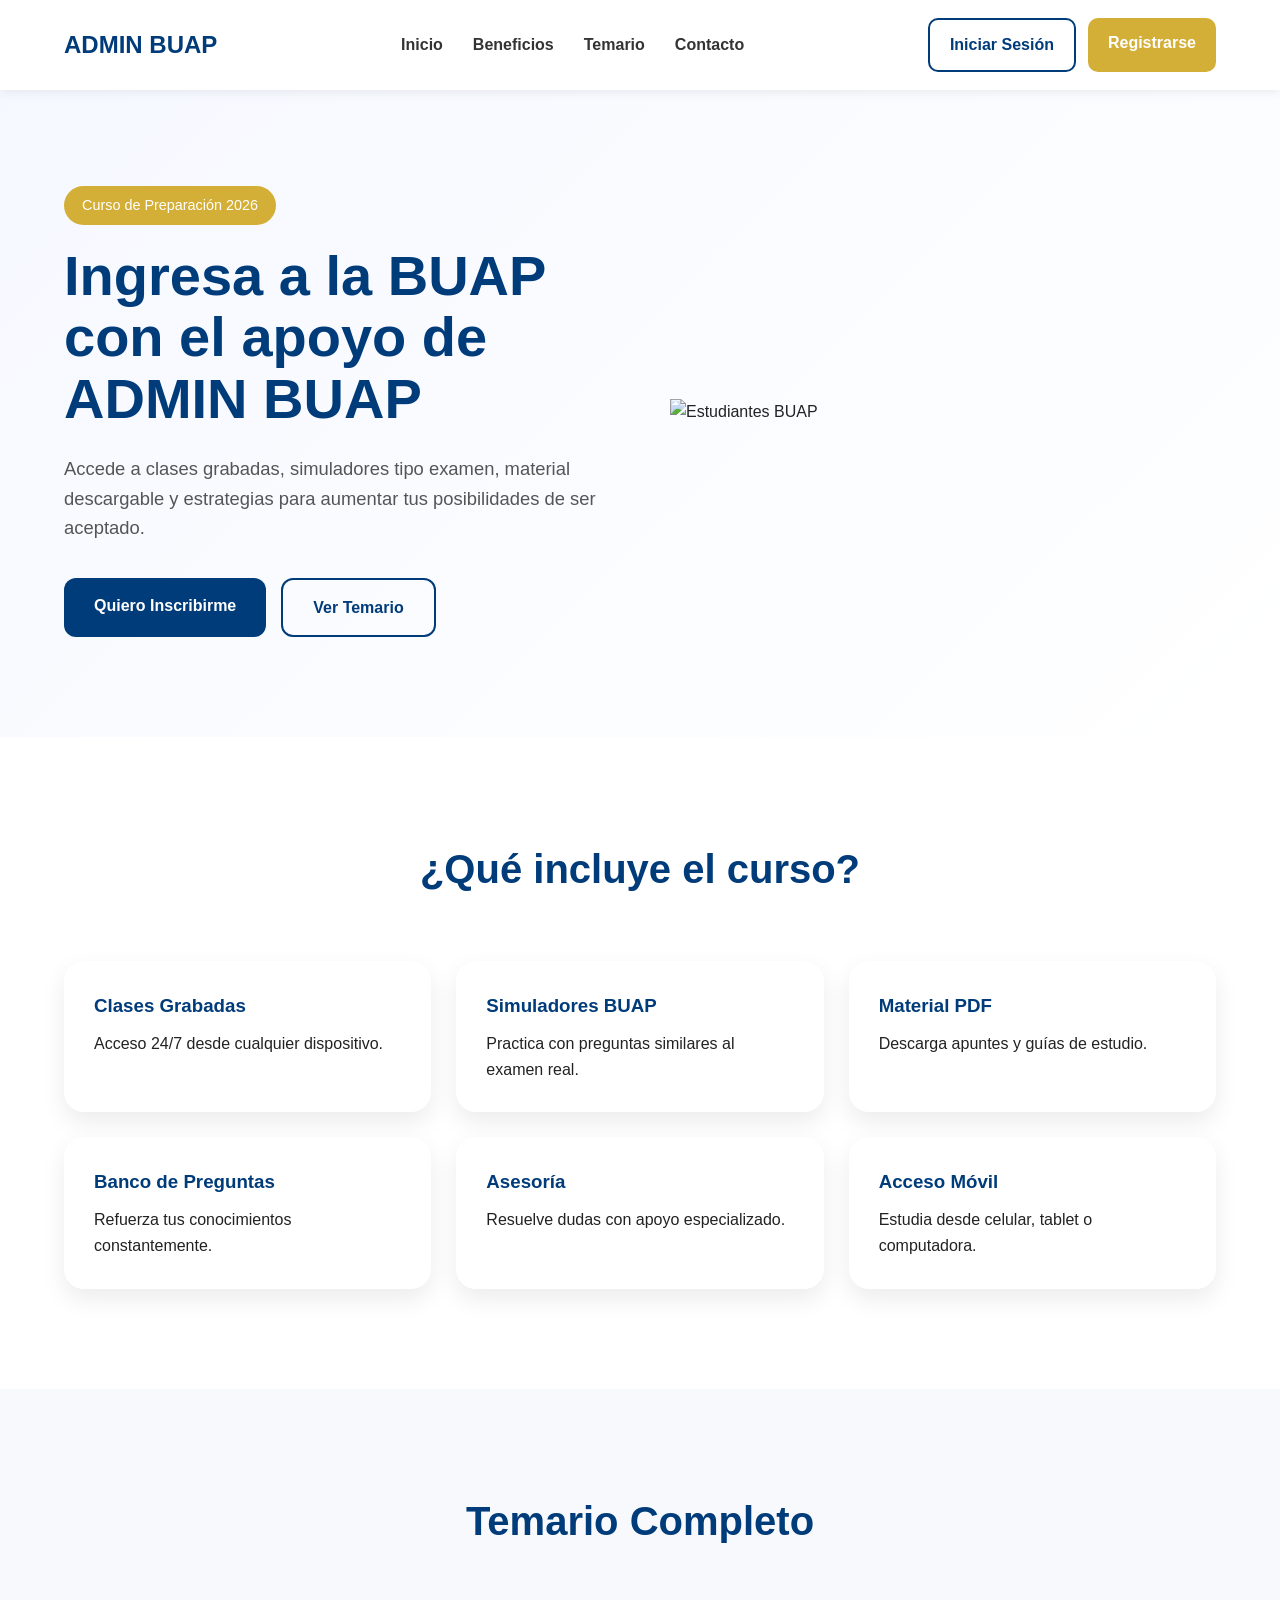
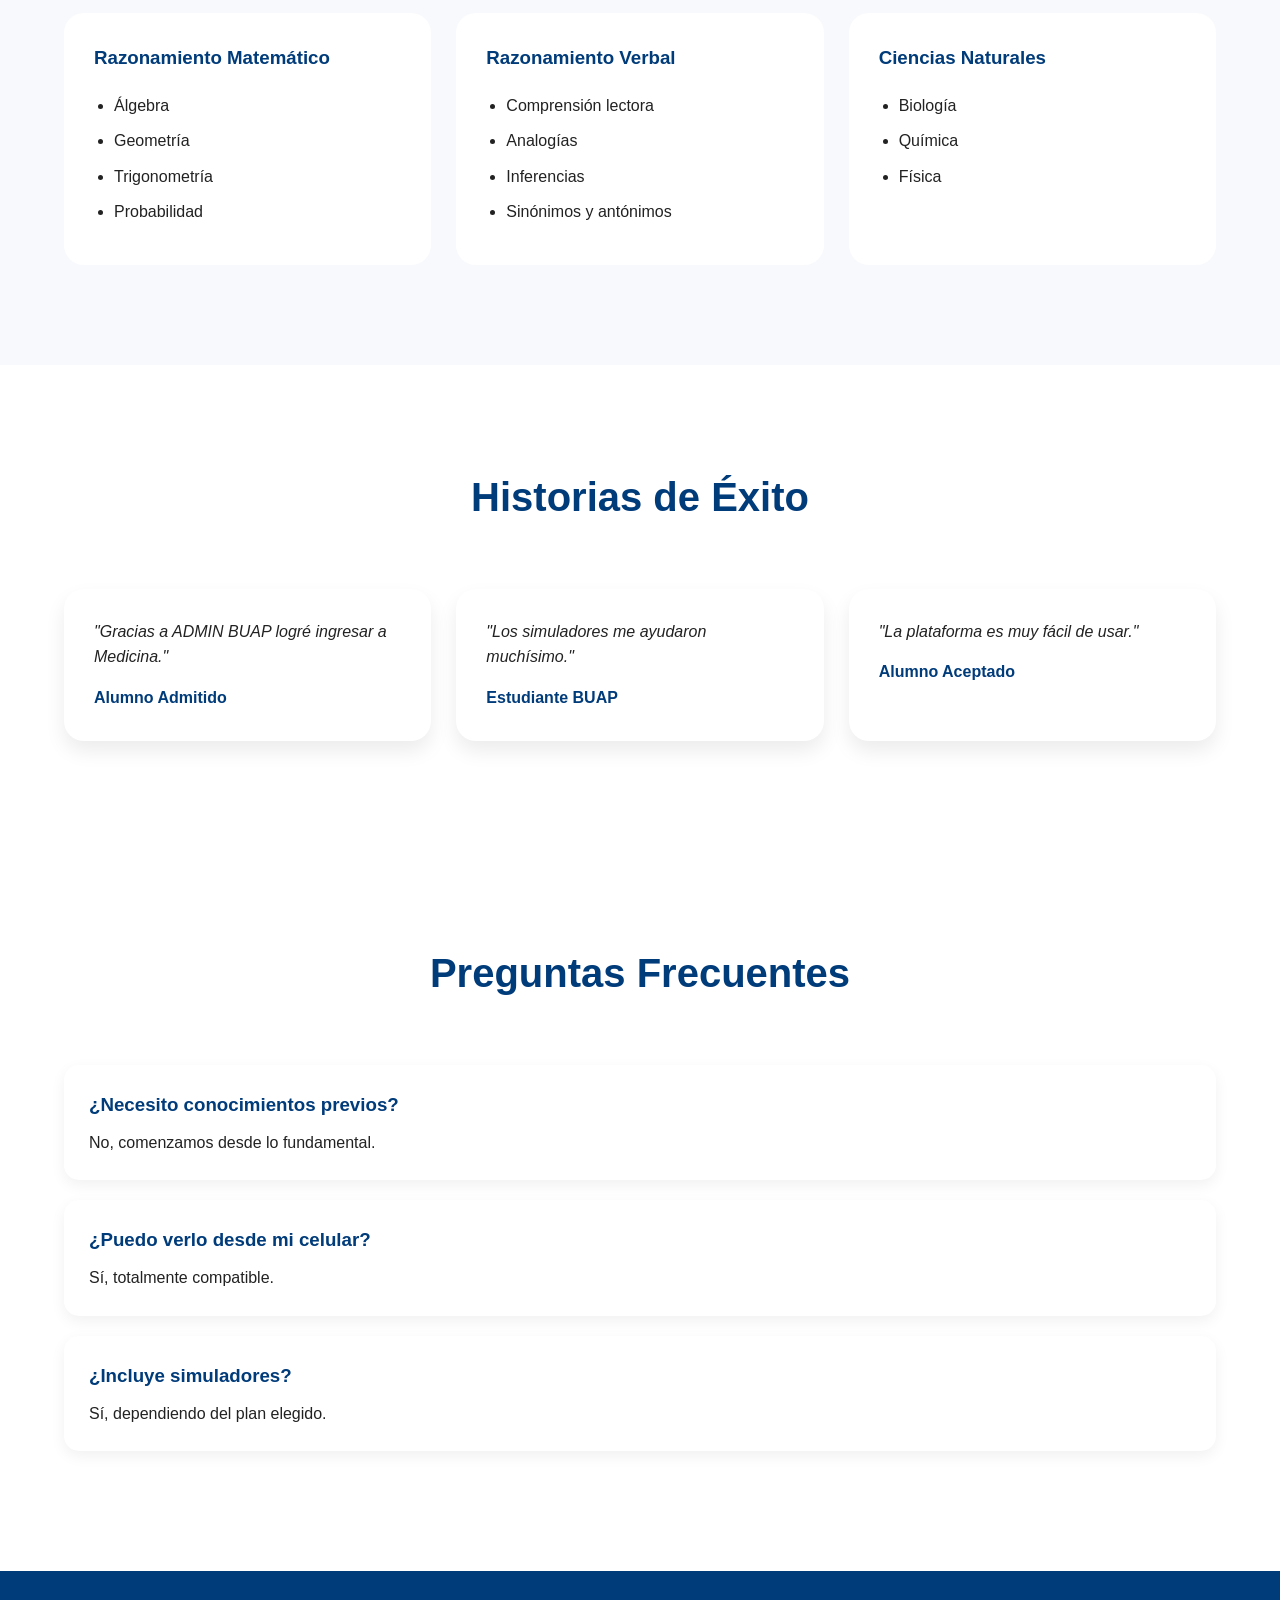
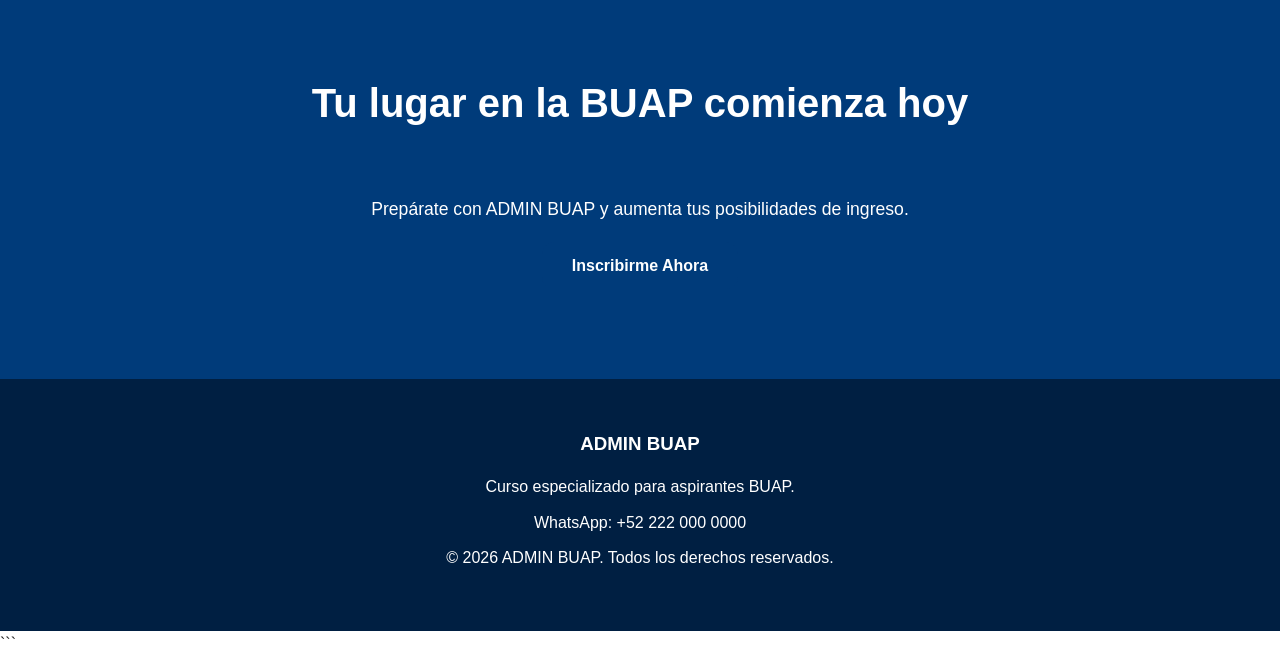
==== index.html @ 901091e8 "VERSION 1.0 Creacion de la pagina" ====
<!DOCTYPE html>

<html lang="es">
<head>
    <meta charset="UTF-8">
    <meta name="viewport" content="width=device-width, initial-scale=1.0">
    <title>ADMIN BUAP | Curso de Preparación para Admisión BUAP</title>

```
<meta name="description" content="Prepárate para el examen de admisión BUAP con simuladores, clases grabadas, material PDF y asesoría especializada.">

<link rel="stylesheet" href="estilos.css">


</head>
<body>

```
<!-- HEADER -->
<header>

    <div class="container">

        <div class="logo">
            <h2>ADMIN BUAP</h2>
        </div>

        <nav>

            <ul>

                <li>
                    <a href="#inicio">Inicio</a>
                </li>

                <li>
                    <a href="#beneficios">Beneficios</a>
                </li>

                <li>
                    <a href="#temario">Temario</a>
                </li>

                <li>
                    <a href="#contacto">Contacto</a>
                </li>

            </ul>

        </nav>

        <div class="nav-buttons">

            <a
                href="login.html"
                class="btn-login">
                Iniciar Sesión
            </a>

            <a
                href="registro.html"
                class="btn-register">
                Registrarse
            </a>

        </div>

    </div>

</header>
<!-- HERO -->
<section id="inicio" class="hero">
    <div class="container">

        <div class="hero-content">

            <div class="hero-text">

                <span class="badge">
                    Curso de Preparación 2026
                </span>

                <h1>
                    Ingresa a la BUAP con el apoyo de ADMIN BUAP
                </h1>

                <p>
                    Accede a clases grabadas, simuladores tipo examen,
                    material descargable y estrategias para aumentar tus
                    posibilidades de ser aceptado.
                </p>

                <div class="hero-buttons">
                    <a href="https://www.instagram.com/admibuap?igsh=MTEwaWo1a2NmamdqcQ==" class="btn-primary">
                        Quiero Inscribirme
                    </a>

                    <a href="#temario" class="btn-secondary">
                        Ver Temario
                    </a>
                </div>

            </div>

            <div class="hero-image">
                <img src="img/alumnobuap.avif" alt="Estudiantes BUAP">
            </div>

        </div>

    </div>
</section>

<!-- BENEFICIOS -->
<section id="beneficios" class="beneficios">

    <div class="container">

        <h2>¿Qué incluye el curso?</h2>

        <div class="beneficios-grid">

            <div class="beneficio">
                <h3>Clases Grabadas</h3>
                <p>Acceso 24/7 desde cualquier dispositivo.</p>
            </div>

            <div class="beneficio">
                <h3>Simuladores BUAP</h3>
                <p>Practica con preguntas similares al examen real.</p>
            </div>

            <div class="beneficio">
                <h3>Material PDF</h3>
                <p>Descarga apuntes y guías de estudio.</p>
            </div>

            <div class="beneficio">
                <h3>Banco de Preguntas</h3>
                <p>Refuerza tus conocimientos constantemente.</p>
            </div>

            <div class="beneficio">
                <h3>Asesoría</h3>
                <p>Resuelve dudas con apoyo especializado.</p>
            </div>

            <div class="beneficio">
                <h3>Acceso Móvil</h3>
                <p>Estudia desde celular, tablet o computadora.</p>
            </div>

        </div>

    </div>

</section>

<!-- TEMARIO -->
<section id="temario" class="temario">

    <div class="container">

        <h2>Temario Completo</h2>

        <div class="temario-grid">

            <div class="materia">
                <h3>Razonamiento Matemático</h3>
                <ul>
                    <li>Álgebra</li>
                    <li>Geometría</li>
                    <li>Trigonometría</li>
                    <li>Probabilidad</li>
                </ul>
            </div>

            <div class="materia">
                <h3>Razonamiento Verbal</h3>
                <ul>
                    <li>Comprensión lectora</li>
                    <li>Analogías</li>
                    <li>Inferencias</li>
                    <li>Sinónimos y antónimos</li>
                </ul>
            </div>

            <div class="materia">
                <h3>Ciencias Naturales</h3>
                <ul>
                    <li>Biología</li>
                    <li>Química</li>
                    <li>Física</li>
                </ul>
            </div>

        </div>

    </div>

</section>

<!-- TESTIMONIOS -->
<section class="testimonios">

    <div class="container">

        <h2>Historias de Éxito</h2>

        <div class="testimonios-grid">

            <div class="testimonio">
                <p>
                    "Gracias a ADMIN BUAP logré ingresar a Medicina."
                </p>
                <h4>Alumno Admitido</h4>
            </div>

            <div class="testimonio">
                <p>
                    "Los simuladores me ayudaron muchísimo."
                </p>
                <h4>Estudiante BUAP</h4>
            </div>

            <div class="testimonio">
                <p>
                    "La plataforma es muy fácil de usar."
                </p>
                <h4>Alumno Aceptado</h4>
            </div>

        </div>

    </div>

</section>



<!-- FAQ -->
<section class="faq">

    <div class="container">

        <h2>Preguntas Frecuentes</h2>

        <div class="faq-item">
            <h3>¿Necesito conocimientos previos?</h3>
            <p>No, comenzamos desde lo fundamental.</p>
        </div>

        <div class="faq-item">
            <h3>¿Puedo verlo desde mi celular?</h3>
            <p>Sí, totalmente compatible.</p>
        </div>

        <div class="faq-item">
            <h3>¿Incluye simuladores?</h3>
            <p>Sí, dependiendo del plan elegido.</p>
        </div>

    </div>

</section>

<!-- CTA FINAL -->
<section class="cta-final">

    <div class="container">

        <h2>
            Tu lugar en la BUAP comienza hoy
        </h2>

        <p>
            Prepárate con ADMIN BUAP y aumenta tus posibilidades de ingreso.
        </p>

        <a href="#" class="btn-primary">
            Inscribirme Ahora
        </a>

    </div>

</section>

<!-- FOOTER -->
<footer id="contacto">

    <div class="container">

        <h3>ADMIN BUAP</h3>

        <p>
            Curso especializado para aspirantes BUAP.
        </p>

        <p>
            WhatsApp: +52 222 000 0000
        </p>

        <p>
            © 2026 ADMIN BUAP. Todos los derechos reservados.
        </p>

    </div>

</footer>
```

</body>
</html>
---- estilos.css ----
/* ==========================
   RESET
========================== */

*{
    margin:0;
    padding:0;
    box-sizing:border-box;
}

html{
    scroll-behavior:smooth;
}

body{
    font-family:'Segoe UI',sans-serif;
    line-height:1.6;
    color:#222;
    background:#ffffff;
}

img{
    max-width:100%;
    display:block;
}

a{
    text-decoration:none;
}

ul{
    list-style:none;
}

.container{
    width:90%;
    max-width:1200px;
    margin:auto;
}

/* ==========================
   HEADER
========================== */

header{
    position:fixed;
    top:0;
    width:100%;
    background:white;
    box-shadow:0 2px 10px rgba(0,0,0,.08);
    z-index:1000;
}

header .container{
    display:flex;
    justify-content:space-between;
    align-items:center;
    padding:18px 0;
}

.logo h2{
    color:#003B7A;
    font-weight:800;
}

nav ul{
    display:flex;
    gap:30px;
}

nav a{
    color:#333;
    font-weight:600;
    transition:.3s;
}

nav a:hover{
    color:#003B7A;
}

.btn-header{
    background:#003B7A;
    color:white;
    padding:12px 24px;
    border-radius:10px;
    transition:.3s;
}

.btn-header:hover{
    background:#002a57;
}

/* ==========================
   HERO
========================== */

.hero{
    padding:160px 0 100px;
    background:
    linear-gradient(
        135deg,
        #f5f8ff,
        #ffffff
    );
}

.hero-content{
    display:flex;
    align-items:center;
    justify-content:space-between;
    gap:60px;
}

.hero-text{
    flex:1;
}

.badge{
    display:inline-block;
    background:#d4af37;
    color:white;
    padding:8px 18px;
    border-radius:50px;
    font-size:.9rem;
    margin-bottom:20px;
}

.hero h1{
    font-size:3.5rem;
    line-height:1.1;
    margin-bottom:25px;
    color:#003B7A;
}

.hero p{
    font-size:1.15rem;
    margin-bottom:35px;
    color:#555;
}

.hero-buttons{
    display:flex;
    gap:15px;
    flex-wrap:wrap;
}

.btn-primary{
    background:#003B7A;
    color:white;
    padding:15px 30px;
    border-radius:12px;
    font-weight:bold;
    transition:.3s;
}

.btn-primary:hover{
    transform:translateY(-3px);
}

.btn-secondary{
    border:2px solid #003B7A;
    color:#003B7A;
    padding:15px 30px;
    border-radius:12px;
    font-weight:bold;
}

.hero-image{
    flex:1;
}

/* ==========================
   SECCIONES
========================== */

section{
    padding:100px 0;
}

section h2{
    text-align:center;
    font-size:2.5rem;
    margin-bottom:60px;
    color:#003B7A;
}

/* ==========================
   BENEFICIOS
========================== */

.beneficios-grid{
    display:grid;
    grid-template-columns:repeat(auto-fit,minmax(280px,1fr));
    gap:25px;
}

.beneficio{
    background:white;
    padding:30px;
    border-radius:20px;
    box-shadow:0 10px 25px rgba(0,0,0,.08);
    transition:.3s;
}

.beneficio:hover{
    transform:translateY(-8px);
}

.beneficio h3{
    color:#003B7A;
    margin-bottom:10px;
}

/* ==========================
   TEMARIO
========================== */

.temario{
    background:#f8f9fc;
}

.temario-grid{
    display:grid;
    grid-template-columns:repeat(auto-fit,minmax(300px,1fr));
    gap:25px;
}

.materia{
    background:white;
    padding:30px;
    border-radius:20px;
}

.materia h3{
    margin-bottom:20px;
    color:#003B7A;
}

.materia ul{
    list-style:disc;
    padding-left:20px;
}

.materia li{
    margin-bottom:10px;
}

/* ==========================
   TESTIMONIOS
========================== */

.testimonios-grid{
    display:grid;
    grid-template-columns:repeat(auto-fit,minmax(280px,1fr));
    gap:25px;
}

.testimonio{
    background:white;
    padding:30px;
    border-radius:20px;
    box-shadow:0 10px 20px rgba(0,0,0,.08);
}

.testimonio p{
    font-style:italic;
    margin-bottom:15px;
}

.testimonio h4{
    color:#003B7A;
}

/* ==========================
   PLANES
========================== */

.planes{
    background:#f8f9fc;
}

.planes-grid{
    display:grid;
    grid-template-columns:repeat(auto-fit,minmax(320px,1fr));
    gap:30px;
}

.plan{
    background:white;
    padding:40px;
    border-radius:25px;
    text-align:center;
    box-shadow:0 10px 25px rgba(0,0,0,.08);
}

.plan h3{
    color:#003B7A;
    margin-bottom:10px;
}

.plan h4{
    font-size:2rem;
    margin-bottom:25px;
}

.plan ul{
    margin-bottom:30px;
}

.plan li{
    margin-bottom:12px;
}

.destacado{
    border:4px solid #d4af37;
    transform:scale(1.05);
}

.destacado span{
    display:inline-block;
    background:#d4af37;
    color:white;
    padding:8px 15px;
    border-radius:50px;
    margin-bottom:20px;
}

.btn-plan{
    display:inline-block;
    background:#003B7A;
    color:white;
    padding:14px 30px;
    border-radius:12px;
}

/* ==========================
   FAQ
========================== */

.faq-item{
    background:white;
    margin-bottom:20px;
    padding:25px;
    border-radius:15px;
    box-shadow:0 5px 15px rgba(0,0,0,.06);
}

.faq-item h3{
    margin-bottom:10px;
    color:#003B7A;
}

/* ==========================
   CTA FINAL
========================== */

.cta-final{
    background:#003B7A;
    color:white;
    text-align:center;
}

.cta-final h2{
    color:white;
}

.cta-final p{
    margin-bottom:30px;
    font-size:1.1rem;
}

/* ==========================
   FOOTER
========================== */

footer{
    background:#001f42;
    color:white;
    text-align:center;
    padding:50px 20px;
}

footer h3{
    margin-bottom:15px;
}

footer p{
    margin-bottom:10px;
}

/* ==========================
   RESPONSIVE
========================== */

@media(max-width:900px){

    nav{
        display:none;
    }

    .hero-content{
        flex-direction:column;
        text-align:center;
    }

    .hero h1{
        font-size:2.5rem;
    }

    .hero-buttons{
        justify-content:center;
    }

    section h2{
        font-size:2rem;
    }

    .destacado{
        transform:none;
    }
}

@media(max-width:600px){

    .hero{
        padding-top:140px;
    }

    .hero h1{
        font-size:2rem;
    }

    .btn-primary,
    .btn-secondary{
        width:100%;
        text-align:center;
    }
}
/* ==========================
   NAVBAR LOGIN
========================== */

.nav-buttons{
    display:flex;
    gap:12px;
}

.btn-login{
    border:2px solid #003B7A;
    color:#003B7A;
    padding:12px 20px;
    border-radius:10px;
    font-weight:600;
    transition:.3s;
}

.btn-login:hover{
    background:#003B7A;
    color:white;
}

.btn-register{
    background:#D4AF37;
    color:white;
    padding:12px 20px;
    border-radius:10px;
    font-weight:600;
    transition:.3s;
}

.btn-register:hover{
    transform:translateY(-2px);
}

@media(max-width:900px){

    .nav-buttons{
        display:none;
    }

}
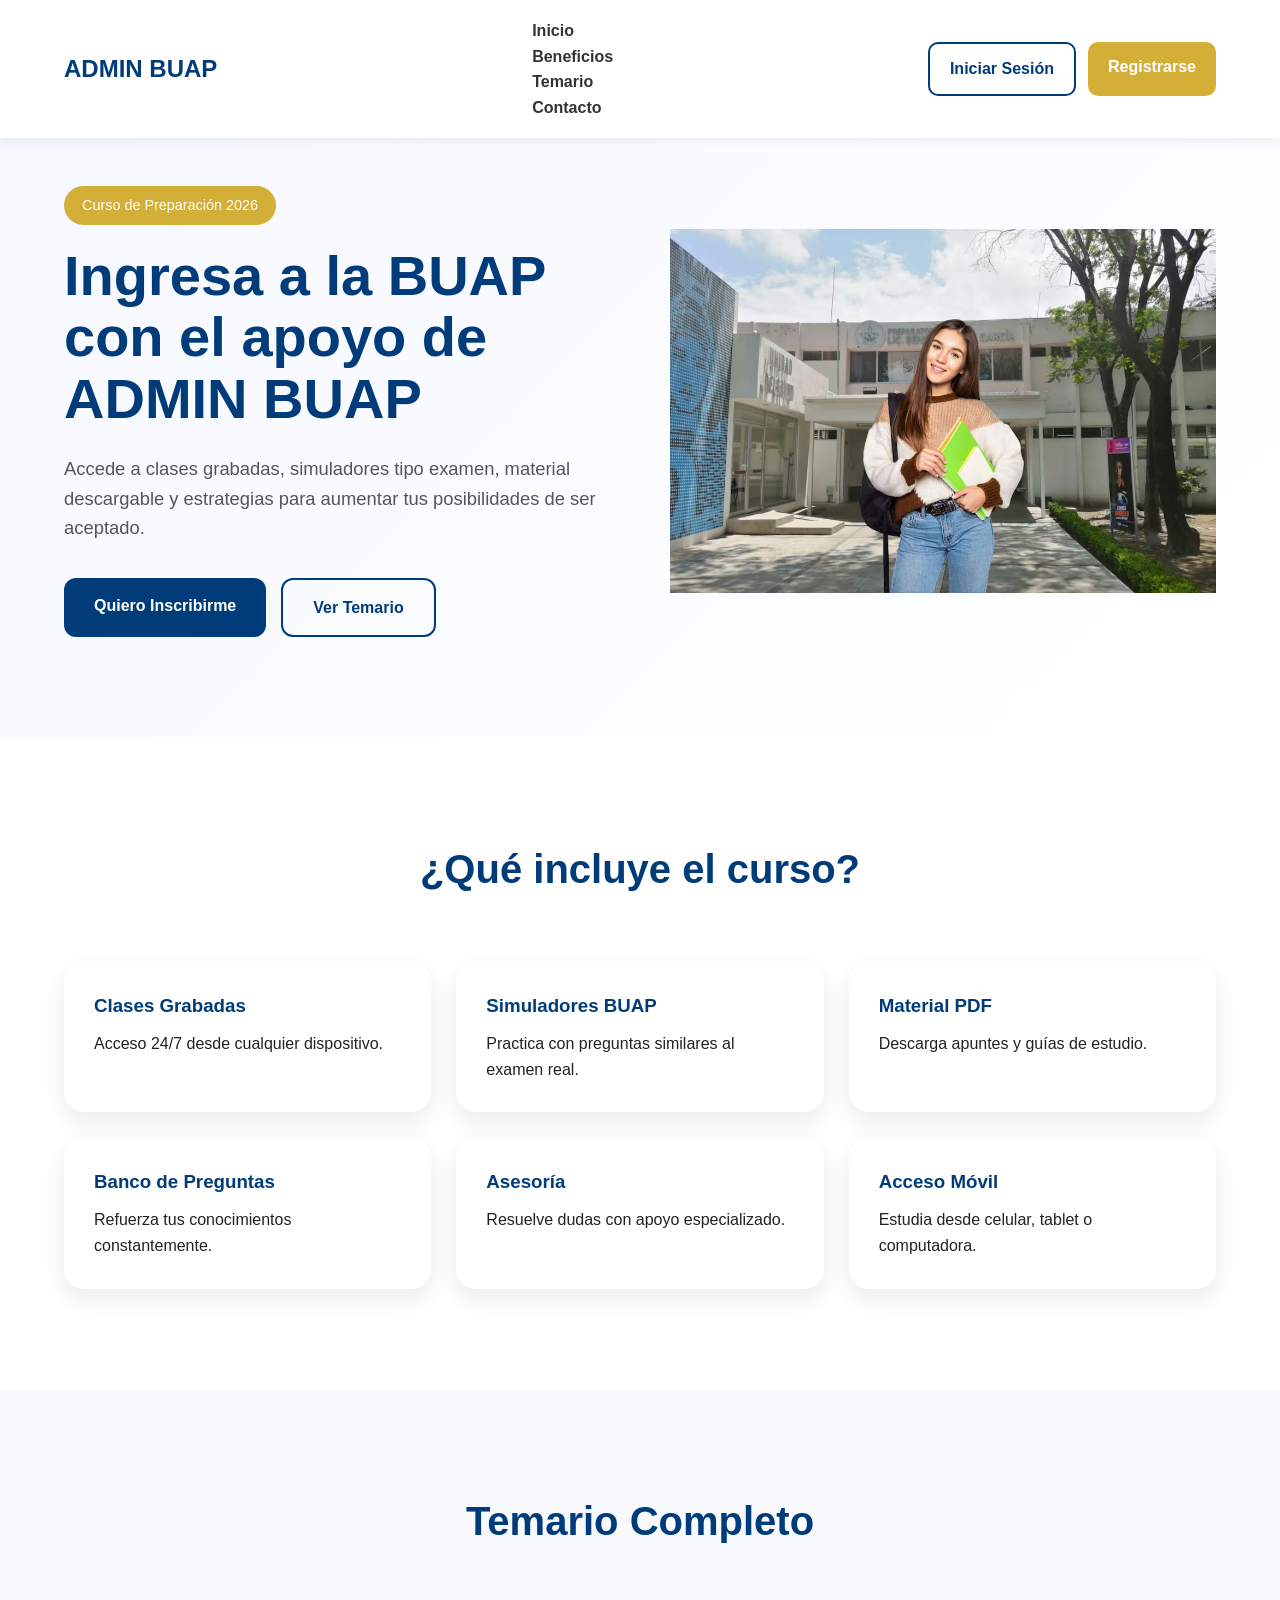
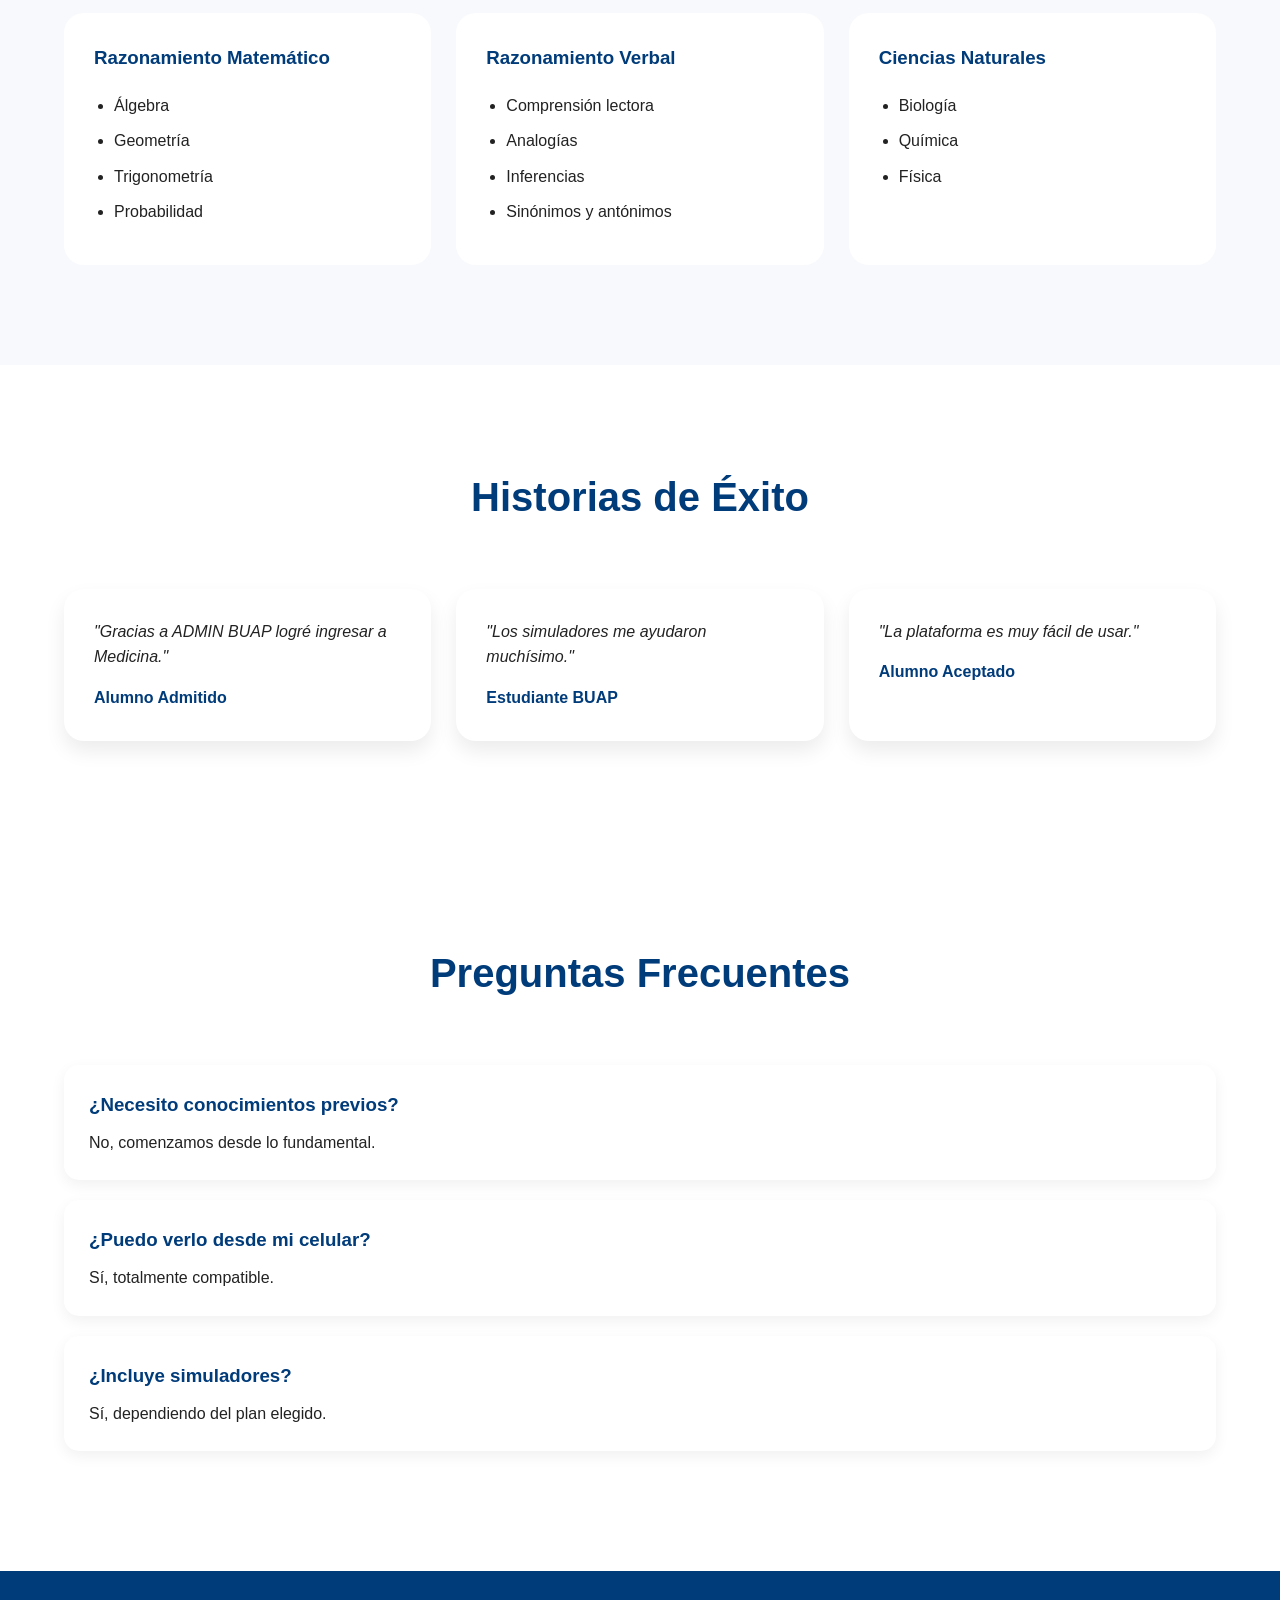
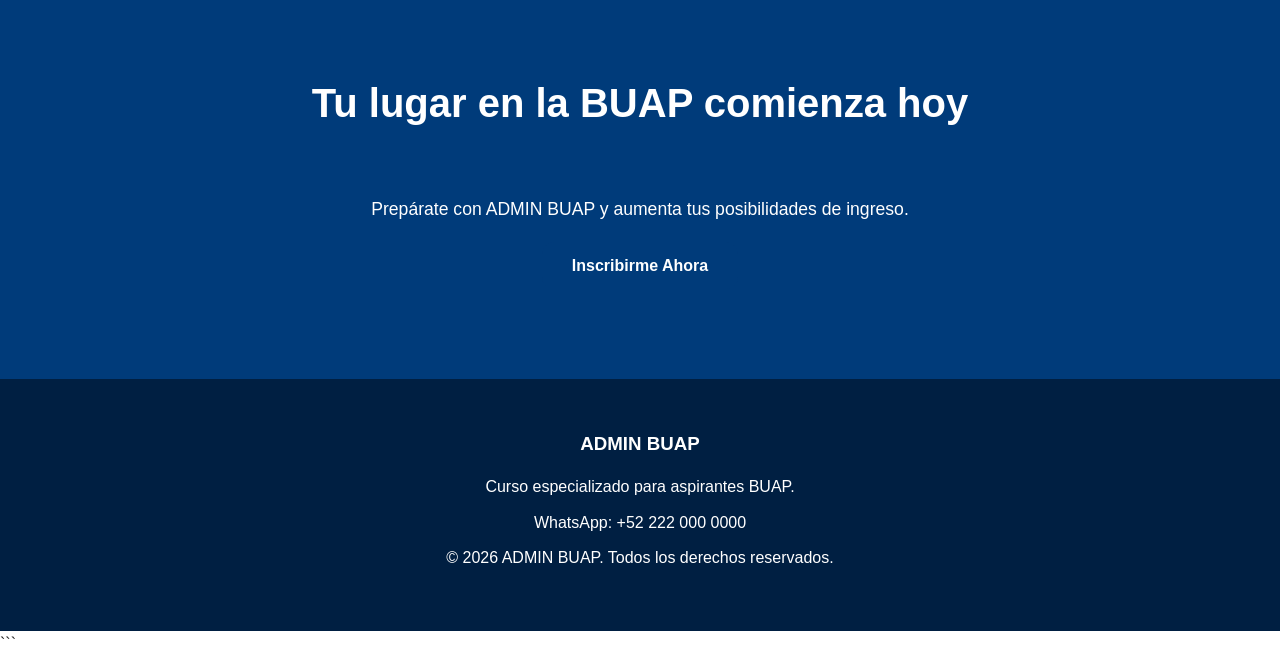
==== commit d597273b: "Primer commit ADMIN BUAP" ====
--- a/index.html
+++ b/index.html
@@ -1,313 +1,313 @@
-<!DOCTYPE html>
-
-<html lang="es">
-<head>
-    <meta charset="UTF-8">
-    <meta name="viewport" content="width=device-width, initial-scale=1.0">
-    <title>ADMIN BUAP | Curso de Preparación para Admisión BUAP</title>
-
-```
-<meta name="description" content="Prepárate para el examen de admisión BUAP con simuladores, clases grabadas, material PDF y asesoría especializada.">
-
-<link rel="stylesheet" href="estilos.css">
-
-
-</head>
-<body>
-
-```
-<!-- HEADER -->
-<header>
-
-    <div class="container">
-
-        <div class="logo">
-            <h2>ADMIN BUAP</h2>
-        </div>
-
-        <nav>
-
-            <ul>
-
-                <li>
-                    <a href="#inicio">Inicio</a>
-                </li>
-
-                <li>
-                    <a href="#beneficios">Beneficios</a>
-                </li>
-
-                <li>
-                    <a href="#temario">Temario</a>
-                </li>
-
-                <li>
-                    <a href="#contacto">Contacto</a>
-                </li>
-
-            </ul>
-
-        </nav>
-
-        <div class="nav-buttons">
-
-            <a
-                href="login.html"
-                class="btn-login">
-                Iniciar Sesión
-            </a>
-
-            <a
-                href="registro.html"
-                class="btn-register">
-                Registrarse
-            </a>
-
-        </div>
-
-    </div>
-
-</header>
-<!-- HERO -->
-<section id="inicio" class="hero">
-    <div class="container">
-
-        <div class="hero-content">
-
-            <div class="hero-text">
-
-                <span class="badge">
-                    Curso de Preparación 2026
-                </span>
-
-                <h1>
-                    Ingresa a la BUAP con el apoyo de ADMIN BUAP
-                </h1>
-
-                <p>
-                    Accede a clases grabadas, simuladores tipo examen,
-                    material descargable y estrategias para aumentar tus
-                    posibilidades de ser aceptado.
-                </p>
-
-                <div class="hero-buttons">
-                    <a href="https://www.instagram.com/admibuap?igsh=MTEwaWo1a2NmamdqcQ==" class="btn-primary">
-                        Quiero Inscribirme
-                    </a>
-
-                    <a href="#temario" class="btn-secondary">
-                        Ver Temario
-                    </a>
-                </div>
-
-            </div>
-
-            <div class="hero-image">
-                <img src="img/alumnobuap.avif" alt="Estudiantes BUAP">
-            </div>
-
-        </div>
-
-    </div>
-</section>
-
-<!-- BENEFICIOS -->
-<section id="beneficios" class="beneficios">
-
-    <div class="container">
-
-        <h2>¿Qué incluye el curso?</h2>
-
-        <div class="beneficios-grid">
-
-            <div class="beneficio">
-                <h3>Clases Grabadas</h3>
-                <p>Acceso 24/7 desde cualquier dispositivo.</p>
-            </div>
-
-            <div class="beneficio">
-                <h3>Simuladores BUAP</h3>
-                <p>Practica con preguntas similares al examen real.</p>
-            </div>
-
-            <div class="beneficio">
-                <h3>Material PDF</h3>
-                <p>Descarga apuntes y guías de estudio.</p>
-            </div>
-
-            <div class="beneficio">
-                <h3>Banco de Preguntas</h3>
-                <p>Refuerza tus conocimientos constantemente.</p>
-            </div>
-
-            <div class="beneficio">
-                <h3>Asesoría</h3>
-                <p>Resuelve dudas con apoyo especializado.</p>
-            </div>
-
-            <div class="beneficio">
-                <h3>Acceso Móvil</h3>
-                <p>Estudia desde celular, tablet o computadora.</p>
-            </div>
-
-        </div>
-
-    </div>
-
-</section>
-
-<!-- TEMARIO -->
-<section id="temario" class="temario">
-
-    <div class="container">
-
-        <h2>Temario Completo</h2>
-
-        <div class="temario-grid">
-
-            <div class="materia">
-                <h3>Razonamiento Matemático</h3>
-                <ul>
-                    <li>Álgebra</li>
-                    <li>Geometría</li>
-                    <li>Trigonometría</li>
-                    <li>Probabilidad</li>
-                </ul>
-            </div>
-
-            <div class="materia">
-                <h3>Razonamiento Verbal</h3>
-                <ul>
-                    <li>Comprensión lectora</li>
-                    <li>Analogías</li>
-                    <li>Inferencias</li>
-                    <li>Sinónimos y antónimos</li>
-                </ul>
-            </div>
-
-            <div class="materia">
-                <h3>Ciencias Naturales</h3>
-                <ul>
-                    <li>Biología</li>
-                    <li>Química</li>
-                    <li>Física</li>
-                </ul>
-            </div>
-
-        </div>
-
-    </div>
-
-</section>
-
-<!-- TESTIMONIOS -->
-<section class="testimonios">
-
-    <div class="container">
-
-        <h2>Historias de Éxito</h2>
-
-        <div class="testimonios-grid">
-
-            <div class="testimonio">
-                <p>
-                    "Gracias a ADMIN BUAP logré ingresar a Medicina."
-                </p>
-                <h4>Alumno Admitido</h4>
-            </div>
-
-            <div class="testimonio">
-                <p>
-                    "Los simuladores me ayudaron muchísimo."
-                </p>
-                <h4>Estudiante BUAP</h4>
-            </div>
-
-            <div class="testimonio">
-                <p>
-                    "La plataforma es muy fácil de usar."
-                </p>
-                <h4>Alumno Aceptado</h4>
-            </div>
-
-        </div>
-
-    </div>
-
-</section>
-
-
-
-<!-- FAQ -->
-<section class="faq">
-
-    <div class="container">
-
-        <h2>Preguntas Frecuentes</h2>
-
-        <div class="faq-item">
-            <h3>¿Necesito conocimientos previos?</h3>
-            <p>No, comenzamos desde lo fundamental.</p>
-        </div>
-
-        <div class="faq-item">
-            <h3>¿Puedo verlo desde mi celular?</h3>
-            <p>Sí, totalmente compatible.</p>
-        </div>
-
-        <div class="faq-item">
-            <h3>¿Incluye simuladores?</h3>
-            <p>Sí, dependiendo del plan elegido.</p>
-        </div>
-
-    </div>
-
-</section>
-
-<!-- CTA FINAL -->
-<section class="cta-final">
-
-    <div class="container">
-
-        <h2>
-            Tu lugar en la BUAP comienza hoy
-        </h2>
-
-        <p>
-            Prepárate con ADMIN BUAP y aumenta tus posibilidades de ingreso.
-        </p>
-
-        <a href="#" class="btn-primary">
-            Inscribirme Ahora
-        </a>
-
-    </div>
-
-</section>
-
-<!-- FOOTER -->
-<footer id="contacto">
-
-    <div class="container">
-
-        <h3>ADMIN BUAP</h3>
-
-        <p>
-            Curso especializado para aspirantes BUAP.
-        </p>
-
-        <p>
-            WhatsApp: +52 222 000 0000
-        </p>
-
-        <p>
-            © 2026 ADMIN BUAP. Todos los derechos reservados.
-        </p>
-
-    </div>
-
-</footer>
-```
-
-</body>
-</html>
+<!DOCTYPE html>
+
+<html lang="es">
+<head>
+    <meta charset="UTF-8">
+    <meta name="viewport" content="width=device-width, initial-scale=1.0">
+    <title>ADMIN BUAP | Curso de Preparación para Admisión BUAP</title>
+
+```
+<meta name="description" content="Prepárate para el examen de admisión BUAP con simuladores, clases grabadas, material PDF y asesoría especializada.">
+
+<link rel="stylesheet" href="estilos.css">
+
+
+</head>
+<body>
+
+```
+<!-- HEADER -->
+<header>
+
+    <div class="container">
+
+        <div class="logo">
+            <h2>ADMIN BUAP</h2>
+        </div>
+
+        <nav>
+
+            <ul>
+
+                <li>
+                    <a href="#inicio">Inicio</a>
+                </li>
+
+                <li>
+                    <a href="#beneficios">Beneficios</a>
+                </li>
+
+                <li>
+                    <a href="#temario">Temario</a>
+                </li>
+
+                <li>
+                    <a href="#contacto">Contacto</a>
+                </li>
+
+            </ul>
+
+        </nav>
+
+        <div class="nav-buttons">
+
+            <a
+                href="login.html"
+                class="btn-login">
+                Iniciar Sesión
+            </a>
+
+            <a
+                href="registro.html"
+                class="btn-register">
+                Registrarse
+            </a>
+
+        </div>
+
+    </div>
+
+</header>
+<!-- HERO -->
+<section id="inicio" class="hero">
+    <div class="container">
+
+        <div class="hero-content">
+
+            <div class="hero-text">
+
+                <span class="badge">
+                    Curso de Preparación 2026
+                </span>
+
+                <h1>
+                    Ingresa a la BUAP con el apoyo de ADMIN BUAP
+                </h1>
+
+                <p>
+                    Accede a clases grabadas, simuladores tipo examen,
+                    material descargable y estrategias para aumentar tus
+                    posibilidades de ser aceptado.
+                </p>
+
+                <div class="hero-buttons">
+                    <a href="https://www.instagram.com/admibuap?igsh=MTEwaWo1a2NmamdqcQ==" class="btn-primary">
+                        Quiero Inscribirme
+                    </a>
+
+                    <a href="#temario" class="btn-secondary">
+                        Ver Temario
+                    </a>
+                </div>
+
+            </div>
+
+            <div class="hero-image">
+                <img src="img/alumnobuap.avif" alt="Estudiantes BUAP">
+            </div>
+
+        </div>
+
+    </div>
+</section>
+
+<!-- BENEFICIOS -->
+<section id="beneficios" class="beneficios">
+
+    <div class="container">
+
+        <h2>¿Qué incluye el curso?</h2>
+
+        <div class="beneficios-grid">
+
+            <div class="beneficio">
+                <h3>Clases Grabadas</h3>
+                <p>Acceso 24/7 desde cualquier dispositivo.</p>
+            </div>
+
+            <div class="beneficio">
+                <h3>Simuladores BUAP</h3>
+                <p>Practica con preguntas similares al examen real.</p>
+            </div>
+
+            <div class="beneficio">
+                <h3>Material PDF</h3>
+                <p>Descarga apuntes y guías de estudio.</p>
+            </div>
+
+            <div class="beneficio">
+                <h3>Banco de Preguntas</h3>
+                <p>Refuerza tus conocimientos constantemente.</p>
+            </div>
+
+            <div class="beneficio">
+                <h3>Asesoría</h3>
+                <p>Resuelve dudas con apoyo especializado.</p>
+            </div>
+
+            <div class="beneficio">
+                <h3>Acceso Móvil</h3>
+                <p>Estudia desde celular, tablet o computadora.</p>
+            </div>
+
+        </div>
+
+    </div>
+
+</section>
+
+<!-- TEMARIO -->
+<section id="temario" class="temario">
+
+    <div class="container">
+
+        <h2>Temario Completo</h2>
+
+        <div class="temario-grid">
+
+            <div class="materia">
+                <h3>Razonamiento Matemático</h3>
+                <ul>
+                    <li>Álgebra</li>
+                    <li>Geometría</li>
+                    <li>Trigonometría</li>
+                    <li>Probabilidad</li>
+                </ul>
+            </div>
+
+            <div class="materia">
+                <h3>Razonamiento Verbal</h3>
+                <ul>
+                    <li>Comprensión lectora</li>
+                    <li>Analogías</li>
+                    <li>Inferencias</li>
+                    <li>Sinónimos y antónimos</li>
+                </ul>
+            </div>
+
+            <div class="materia">
+                <h3>Ciencias Naturales</h3>
+                <ul>
+                    <li>Biología</li>
+                    <li>Química</li>
+                    <li>Física</li>
+                </ul>
+            </div>
+
+        </div>
+
+    </div>
+
+</section>
+
+<!-- TESTIMONIOS -->
+<section class="testimonios">
+
+    <div class="container">
+
+        <h2>Historias de Éxito</h2>
+
+        <div class="testimonios-grid">
+
+            <div class="testimonio">
+                <p>
+                    "Gracias a ADMIN BUAP logré ingresar a Medicina."
+                </p>
+                <h4>Alumno Admitido</h4>
+            </div>
+
+            <div class="testimonio">
+                <p>
+                    "Los simuladores me ayudaron muchísimo."
+                </p>
+                <h4>Estudiante BUAP</h4>
+            </div>
+
+            <div class="testimonio">
+                <p>
+                    "La plataforma es muy fácil de usar."
+                </p>
+                <h4>Alumno Aceptado</h4>
+            </div>
+
+        </div>
+
+    </div>
+
+</section>
+
+
+
+<!-- FAQ -->
+<section class="faq">
+
+    <div class="container">
+
+        <h2>Preguntas Frecuentes</h2>
+
+        <div class="faq-item">
+            <h3>¿Necesito conocimientos previos?</h3>
+            <p>No, comenzamos desde lo fundamental.</p>
+        </div>
+
+        <div class="faq-item">
+            <h3>¿Puedo verlo desde mi celular?</h3>
+            <p>Sí, totalmente compatible.</p>
+        </div>
+
+        <div class="faq-item">
+            <h3>¿Incluye simuladores?</h3>
+            <p>Sí, dependiendo del plan elegido.</p>
+        </div>
+
+    </div>
+
+</section>
+
+<!-- CTA FINAL -->
+<section class="cta-final">
+
+    <div class="container">
+
+        <h2>
+            Tu lugar en la BUAP comienza hoy
+        </h2>
+
+        <p>
+            Prepárate con ADMIN BUAP y aumenta tus posibilidades de ingreso.
+        </p>
+
+        <a href="#" class="btn-primary">
+            Inscribirme Ahora
+        </a>
+
+    </div>
+
+</section>
+
+<!-- FOOTER -->
+<footer id="contacto">
+
+    <div class="container">
+
+        <h3>ADMIN BUAP</h3>
+
+        <p>
+            Curso especializado para aspirantes BUAP.
+        </p>
+
+        <p>
+            WhatsApp: +52 222 000 0000
+        </p>
+
+        <p>
+            © 2026 ADMIN BUAP. Todos los derechos reservados.
+        </p>
+
+    </div>
+
+</footer>
+```
+
+</body>
+</html>
--- a/estilos.css
+++ b/estilos.css
@@ -1,481 +1,491 @@
-/* ==========================
-   RESET
-========================== */
-
-*{
-    margin:0;
-    padding:0;
-    box-sizing:border-box;
-}
-
-html{
-    scroll-behavior:smooth;
-}
-
-body{
-    font-family:'Segoe UI',sans-serif;
-    line-height:1.6;
-    color:#222;
-    background:#ffffff;
-}
-
-img{
-    max-width:100%;
-    display:block;
-}
-
-a{
-    text-decoration:none;
-}
-
-ul{
-    list-style:none;
-}
-
-.container{
-    width:90%;
-    max-width:1200px;
-    margin:auto;
-}
-
-/* ==========================
-   HEADER
-========================== */
-
-header{
-    position:fixed;
-    top:0;
-    width:100%;
-    background:white;
-    box-shadow:0 2px 10px rgba(0,0,0,.08);
-    z-index:1000;
-}
-
-header .container{
-    display:flex;
-    justify-content:space-between;
-    align-items:center;
-    padding:18px 0;
-}
-
-.logo h2{
-    color:#003B7A;
-    font-weight:800;
-}
-
-nav ul{
-    display:flex;
-    gap:30px;
-}
-
-nav a{
-    color:#333;
-    font-weight:600;
-    transition:.3s;
-}
-
-nav a:hover{
-    color:#003B7A;
-}
-
-.btn-header{
-    background:#003B7A;
-    color:white;
-    padding:12px 24px;
-    border-radius:10px;
-    transition:.3s;
-}
-
-.btn-header:hover{
-    background:#002a57;
-}
-
-/* ==========================
-   HERO
-========================== */
-
-.hero{
-    padding:160px 0 100px;
-    background:
-    linear-gradient(
-        135deg,
-        #f5f8ff,
-        #ffffff
-    );
-}
-
-.hero-content{
-    display:flex;
-    align-items:center;
-    justify-content:space-between;
-    gap:60px;
-}
-
-.hero-text{
-    flex:1;
-}
-
-.badge{
-    display:inline-block;
-    background:#d4af37;
-    color:white;
-    padding:8px 18px;
-    border-radius:50px;
-    font-size:.9rem;
-    margin-bottom:20px;
-}
-
-.hero h1{
-    font-size:3.5rem;
-    line-height:1.1;
-    margin-bottom:25px;
-    color:#003B7A;
-}
-
-.hero p{
-    font-size:1.15rem;
-    margin-bottom:35px;
-    color:#555;
-}
-
-.hero-buttons{
-    display:flex;
-    gap:15px;
-    flex-wrap:wrap;
-}
-
-.btn-primary{
-    background:#003B7A;
-    color:white;
-    padding:15px 30px;
-    border-radius:12px;
-    font-weight:bold;
-    transition:.3s;
-}
-
-.btn-primary:hover{
-    transform:translateY(-3px);
-}
-
-.btn-secondary{
-    border:2px solid #003B7A;
-    color:#003B7A;
-    padding:15px 30px;
-    border-radius:12px;
-    font-weight:bold;
-}
-
-.hero-image{
-    flex:1;
-}
-
-/* ==========================
-   SECCIONES
-========================== */
-
-section{
-    padding:100px 0;
-}
-
-section h2{
-    text-align:center;
-    font-size:2.5rem;
-    margin-bottom:60px;
-    color:#003B7A;
-}
-
-/* ==========================
-   BENEFICIOS
-========================== */
-
-.beneficios-grid{
-    display:grid;
-    grid-template-columns:repeat(auto-fit,minmax(280px,1fr));
-    gap:25px;
-}
-
-.beneficio{
-    background:white;
-    padding:30px;
-    border-radius:20px;
-    box-shadow:0 10px 25px rgba(0,0,0,.08);
-    transition:.3s;
-}
-
-.beneficio:hover{
-    transform:translateY(-8px);
-}
-
-.beneficio h3{
-    color:#003B7A;
-    margin-bottom:10px;
-}
-
-/* ==========================
-   TEMARIO
-========================== */
-
-.temario{
-    background:#f8f9fc;
-}
-
-.temario-grid{
-    display:grid;
-    grid-template-columns:repeat(auto-fit,minmax(300px,1fr));
-    gap:25px;
-}
-
-.materia{
-    background:white;
-    padding:30px;
-    border-radius:20px;
-}
-
-.materia h3{
-    margin-bottom:20px;
-    color:#003B7A;
-}
-
-.materia ul{
-    list-style:disc;
-    padding-left:20px;
-}
-
-.materia li{
-    margin-bottom:10px;
-}
-
-/* ==========================
-   TESTIMONIOS
-========================== */
-
-.testimonios-grid{
-    display:grid;
-    grid-template-columns:repeat(auto-fit,minmax(280px,1fr));
-    gap:25px;
-}
-
-.testimonio{
-    background:white;
-    padding:30px;
-    border-radius:20px;
-    box-shadow:0 10px 20px rgba(0,0,0,.08);
-}
-
-.testimonio p{
-    font-style:italic;
-    margin-bottom:15px;
-}
-
-.testimonio h4{
-    color:#003B7A;
-}
-
-/* ==========================
-   PLANES
-========================== */
-
-.planes{
-    background:#f8f9fc;
-}
-
-.planes-grid{
-    display:grid;
-    grid-template-columns:repeat(auto-fit,minmax(320px,1fr));
-    gap:30px;
-}
-
-.plan{
-    background:white;
-    padding:40px;
-    border-radius:25px;
-    text-align:center;
-    box-shadow:0 10px 25px rgba(0,0,0,.08);
-}
-
-.plan h3{
-    color:#003B7A;
-    margin-bottom:10px;
-}
-
-.plan h4{
-    font-size:2rem;
-    margin-bottom:25px;
-}
-
-.plan ul{
-    margin-bottom:30px;
-}
-
-.plan li{
-    margin-bottom:12px;
-}
-
-.destacado{
-    border:4px solid #d4af37;
-    transform:scale(1.05);
-}
-
-.destacado span{
-    display:inline-block;
-    background:#d4af37;
-    color:white;
-    padding:8px 15px;
-    border-radius:50px;
-    margin-bottom:20px;
-}
-
-.btn-plan{
-    display:inline-block;
-    background:#003B7A;
-    color:white;
-    padding:14px 30px;
-    border-radius:12px;
-}
-
-/* ==========================
-   FAQ
-========================== */
-
-.faq-item{
-    background:white;
-    margin-bottom:20px;
-    padding:25px;
-    border-radius:15px;
-    box-shadow:0 5px 15px rgba(0,0,0,.06);
-}
-
-.faq-item h3{
-    margin-bottom:10px;
-    color:#003B7A;
-}
-
-/* ==========================
-   CTA FINAL
-========================== */
-
-.cta-final{
-    background:#003B7A;
-    color:white;
-    text-align:center;
-}
-
-.cta-final h2{
-    color:white;
-}
-
-.cta-final p{
-    margin-bottom:30px;
-    font-size:1.1rem;
-}
-
-/* ==========================
-   FOOTER
-========================== */
-
-footer{
-    background:#001f42;
-    color:white;
-    text-align:center;
-    padding:50px 20px;
-}
-
-footer h3{
-    margin-bottom:15px;
-}
-
-footer p{
-    margin-bottom:10px;
-}
-
-/* ==========================
-   RESPONSIVE
-========================== */
-
-@media(max-width:900px){
-
-    nav{
-        display:none;
-    }
-
-    .hero-content{
-        flex-direction:column;
-        text-align:center;
-    }
-
-    .hero h1{
-        font-size:2.5rem;
-    }
-
-    .hero-buttons{
-        justify-content:center;
-    }
-
-    section h2{
-        font-size:2rem;
-    }
-
-    .destacado{
-        transform:none;
-    }
-}
-
-@media(max-width:600px){
-
-    .hero{
-        padding-top:140px;
-    }
-
-    .hero h1{
-        font-size:2rem;
-    }
-
-    .btn-primary,
-    .btn-secondary{
-        width:100%;
-        text-align:center;
-    }
-}
-/* ==========================
-   NAVBAR LOGIN
-========================== */
-
-.nav-buttons{
-    display:flex;
-    gap:12px;
-}
-
-.btn-login{
-    border:2px solid #003B7A;
-    color:#003B7A;
-    padding:12px 20px;
-    border-radius:10px;
-    font-weight:600;
-    transition:.3s;
-}
-
-.btn-login:hover{
-    background:#003B7A;
-    color:white;
-}
-
-.btn-register{
-    background:#D4AF37;
-    color:white;
-    padding:12px 20px;
-    border-radius:10px;
-    font-weight:600;
-    transition:.3s;
-}
-
-.btn-register:hover{
-    transform:translateY(-2px);
-}
-
-@media(max-width:900px){
-
-    .nav-buttons{
-        display:none;
-    }
-
+/* ==========================
+   RESET
+========================== */
+
+*{
+    margin:0;
+    padding:0;
+    box-sizing:border-box;
+}
+
+html{
+    scroll-behavior:smooth;
+}
+
+body{
+    font-family:'Segoe UI',sans-serif;
+    line-height:1.6;
+    color:#222;
+    background:#ffffff;
+}
+
+img{
+    max-width:100%;
+    display:block;
+}
+
+a{
+    text-decoration:none;
+}
+
+ul{
+    list-style:none;
+}
+
+.container{
+    width:90%;
+    max-width:1200px;
+    margin:auto;
+}
+
+/* ==========================
+   HEADER
+========================== */
+
+header{
+    position:fixed;
+    top:0;
+    width:100%;
+    background:white;
+    box-shadow:0 2px 10px rgba(0,0,0,.08);
+    z-index:1000;
+}
+
+header .container{
+    display:flex;
+    justify-content:space-between;
+    align-items:center;
+    padding:18px 0;
+}
+
+.logo h2{
+    color:#003B7A;
+    font-weight:800;
+}
+
+@media(max-width:900px){
+
+    nav ul{
+        gap:15px;
+        flex-wrap:wrap;
+        justify-content:center;
+    }
+
+    header .container{
+        flex-direction:column;
+        gap:15px;
+    }
+
+}
+
+nav a{
+    color:#333;
+    font-weight:600;
+    transition:.3s;
+}
+
+nav a:hover{
+    color:#003B7A;
+}
+
+.btn-header{
+    background:#003B7A;
+    color:white;
+    padding:12px 24px;
+    border-radius:10px;
+    transition:.3s;
+}
+
+.btn-header:hover{
+    background:#002a57;
+}
+
+/* ==========================
+   HERO
+========================== */
+
+.hero{
+    padding:160px 0 100px;
+    background:
+    linear-gradient(
+        135deg,
+        #f5f8ff,
+        #ffffff
+    );
+}
+
+.hero-content{
+    display:flex;
+    align-items:center;
+    justify-content:space-between;
+    gap:60px;
+}
+
+.hero-text{
+    flex:1;
+}
+
+.badge{
+    display:inline-block;
+    background:#d4af37;
+    color:white;
+    padding:8px 18px;
+    border-radius:50px;
+    font-size:.9rem;
+    margin-bottom:20px;
+}
+
+.hero h1{
+    font-size:3.5rem;
+    line-height:1.1;
+    margin-bottom:25px;
+    color:#003B7A;
+}
+
+.hero p{
+    font-size:1.15rem;
+    margin-bottom:35px;
+    color:#555;
+}
+
+.hero-buttons{
+    display:flex;
+    gap:15px;
+    flex-wrap:wrap;
+}
+
+.btn-primary{
+    background:#003B7A;
+    color:white;
+    padding:15px 30px;
+    border-radius:12px;
+    font-weight:bold;
+    transition:.3s;
+}
+
+.btn-primary:hover{
+    transform:translateY(-3px);
+}
+
+.btn-secondary{
+    border:2px solid #003B7A;
+    color:#003B7A;
+    padding:15px 30px;
+    border-radius:12px;
+    font-weight:bold;
+}
+
+.hero-image{
+    flex:1;
+}
+
+/* ==========================
+   SECCIONES
+========================== */
+
+section{
+    padding:100px 0;
+}
+
+section h2{
+    text-align:center;
+    font-size:2.5rem;
+    margin-bottom:60px;
+    color:#003B7A;
+}
+
+/* ==========================
+   BENEFICIOS
+========================== */
+
+.beneficios-grid{
+    display:grid;
+    grid-template-columns:repeat(auto-fit,minmax(280px,1fr));
+    gap:25px;
+}
+
+.beneficio{
+    background:white;
+    padding:30px;
+    border-radius:20px;
+    box-shadow:0 10px 25px rgba(0,0,0,.08);
+    transition:.3s;
+}
+
+.beneficio:hover{
+    transform:translateY(-8px);
+}
+
+.beneficio h3{
+    color:#003B7A;
+    margin-bottom:10px;
+}
+
+/* ==========================
+   TEMARIO
+========================== */
+
+.temario{
+    background:#f8f9fc;
+}
+
+.temario-grid{
+    display:grid;
+    grid-template-columns:repeat(auto-fit,minmax(300px,1fr));
+    gap:25px;
+}
+
+.materia{
+    background:white;
+    padding:30px;
+    border-radius:20px;
+}
+
+.materia h3{
+    margin-bottom:20px;
+    color:#003B7A;
+}
+
+.materia ul{
+    list-style:disc;
+    padding-left:20px;
+}
+
+.materia li{
+    margin-bottom:10px;
+}
+
+/* ==========================
+   TESTIMONIOS
+========================== */
+
+.testimonios-grid{
+    display:grid;
+    grid-template-columns:repeat(auto-fit,minmax(280px,1fr));
+    gap:25px;
+}
+
+.testimonio{
+    background:white;
+    padding:30px;
+    border-radius:20px;
+    box-shadow:0 10px 20px rgba(0,0,0,.08);
+}
+
+.testimonio p{
+    font-style:italic;
+    margin-bottom:15px;
+}
+
+.testimonio h4{
+    color:#003B7A;
+}
+
+/* ==========================
+   PLANES
+========================== */
+
+.planes{
+    background:#f8f9fc;
+}
+
+.planes-grid{
+    display:grid;
+    grid-template-columns:repeat(auto-fit,minmax(320px,1fr));
+    gap:30px;
+}
+
+.plan{
+    background:white;
+    padding:40px;
+    border-radius:25px;
+    text-align:center;
+    box-shadow:0 10px 25px rgba(0,0,0,.08);
+}
+
+.plan h3{
+    color:#003B7A;
+    margin-bottom:10px;
+}
+
+.plan h4{
+    font-size:2rem;
+    margin-bottom:25px;
+}
+
+.plan ul{
+    margin-bottom:30px;
+}
+
+.plan li{
+    margin-bottom:12px;
+}
+
+.destacado{
+    border:4px solid #d4af37;
+    transform:scale(1.05);
+}
+
+.destacado span{
+    display:inline-block;
+    background:#d4af37;
+    color:white;
+    padding:8px 15px;
+    border-radius:50px;
+    margin-bottom:20px;
+}
+
+.btn-plan{
+    display:inline-block;
+    background:#003B7A;
+    color:white;
+    padding:14px 30px;
+    border-radius:12px;
+}
+
+/* ==========================
+   FAQ
+========================== */
+
+.faq-item{
+    background:white;
+    margin-bottom:20px;
+    padding:25px;
+    border-radius:15px;
+    box-shadow:0 5px 15px rgba(0,0,0,.06);
+}
+
+.faq-item h3{
+    margin-bottom:10px;
+    color:#003B7A;
+}
+
+/* ==========================
+   CTA FINAL
+========================== */
+
+.cta-final{
+    background:#003B7A;
+    color:white;
+    text-align:center;
+}
+
+.cta-final h2{
+    color:white;
+}
+
+.cta-final p{
+    margin-bottom:30px;
+    font-size:1.1rem;
+}
+
+/* ==========================
+   FOOTER
+========================== */
+
+footer{
+    background:#001f42;
+    color:white;
+    text-align:center;
+    padding:50px 20px;
+}
+
+footer h3{
+    margin-bottom:15px;
+}
+
+footer p{
+    margin-bottom:10px;
+}
+
+/* ==========================
+   RESPONSIVE
+========================== */
+
+@media(max-width:900px){
+
+    nav{
+        display:none;
+    }
+
+    .hero-content{
+        flex-direction:column;
+        text-align:center;
+    }
+
+    .hero h1{
+        font-size:2.5rem;
+    }
+
+    .hero-buttons{
+        justify-content:center;
+    }
+
+    section h2{
+        font-size:2rem;
+    }
+
+    .destacado{
+        transform:none;
+    }
+}
+
+@media(max-width:600px){
+
+    .hero{
+        padding-top:140px;
+    }
+
+    .hero h1{
+        font-size:2rem;
+    }
+
+    .btn-primary,
+    .btn-secondary{
+        width:100%;
+        text-align:center;
+    }
+}
+/* ==========================
+   NAVBAR LOGIN
+========================== */
+
+.nav-buttons{
+    display:flex;
+    gap:12px;
+}
+
+.btn-login{
+    border:2px solid #003B7A;
+    color:#003B7A;
+    padding:12px 20px;
+    border-radius:10px;
+    font-weight:600;
+    transition:.3s;
+}
+
+.btn-login:hover{
+    background:#003B7A;
+    color:white;
+}
+
+.btn-register{
+    background:#D4AF37;
+    color:white;
+    padding:12px 20px;
+    border-radius:10px;
+    font-weight:600;
+    transition:.3s;
+}
+
+.btn-register:hover{
+    transform:translateY(-2px);
+}
+
+@media(max-width:900px){
+
+    .nav-buttons{
+        display:none;
+    }
+
 }
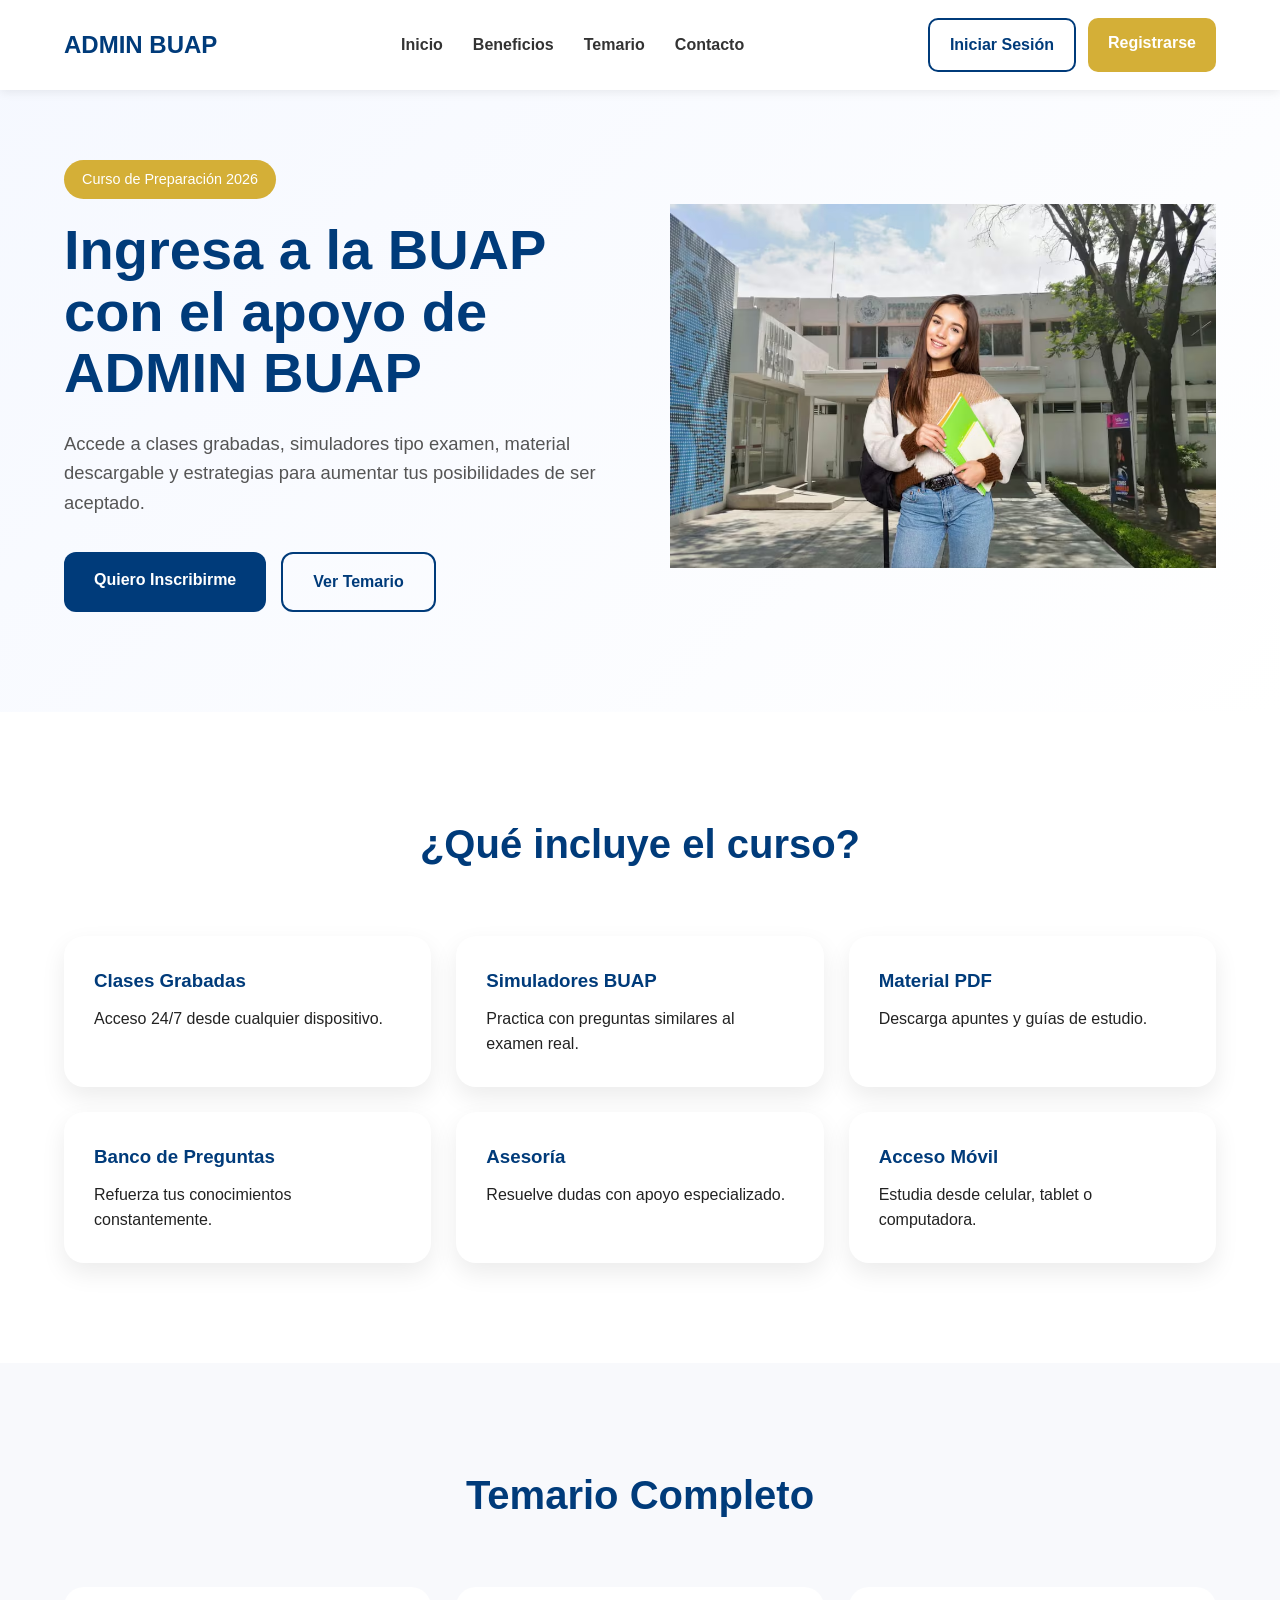
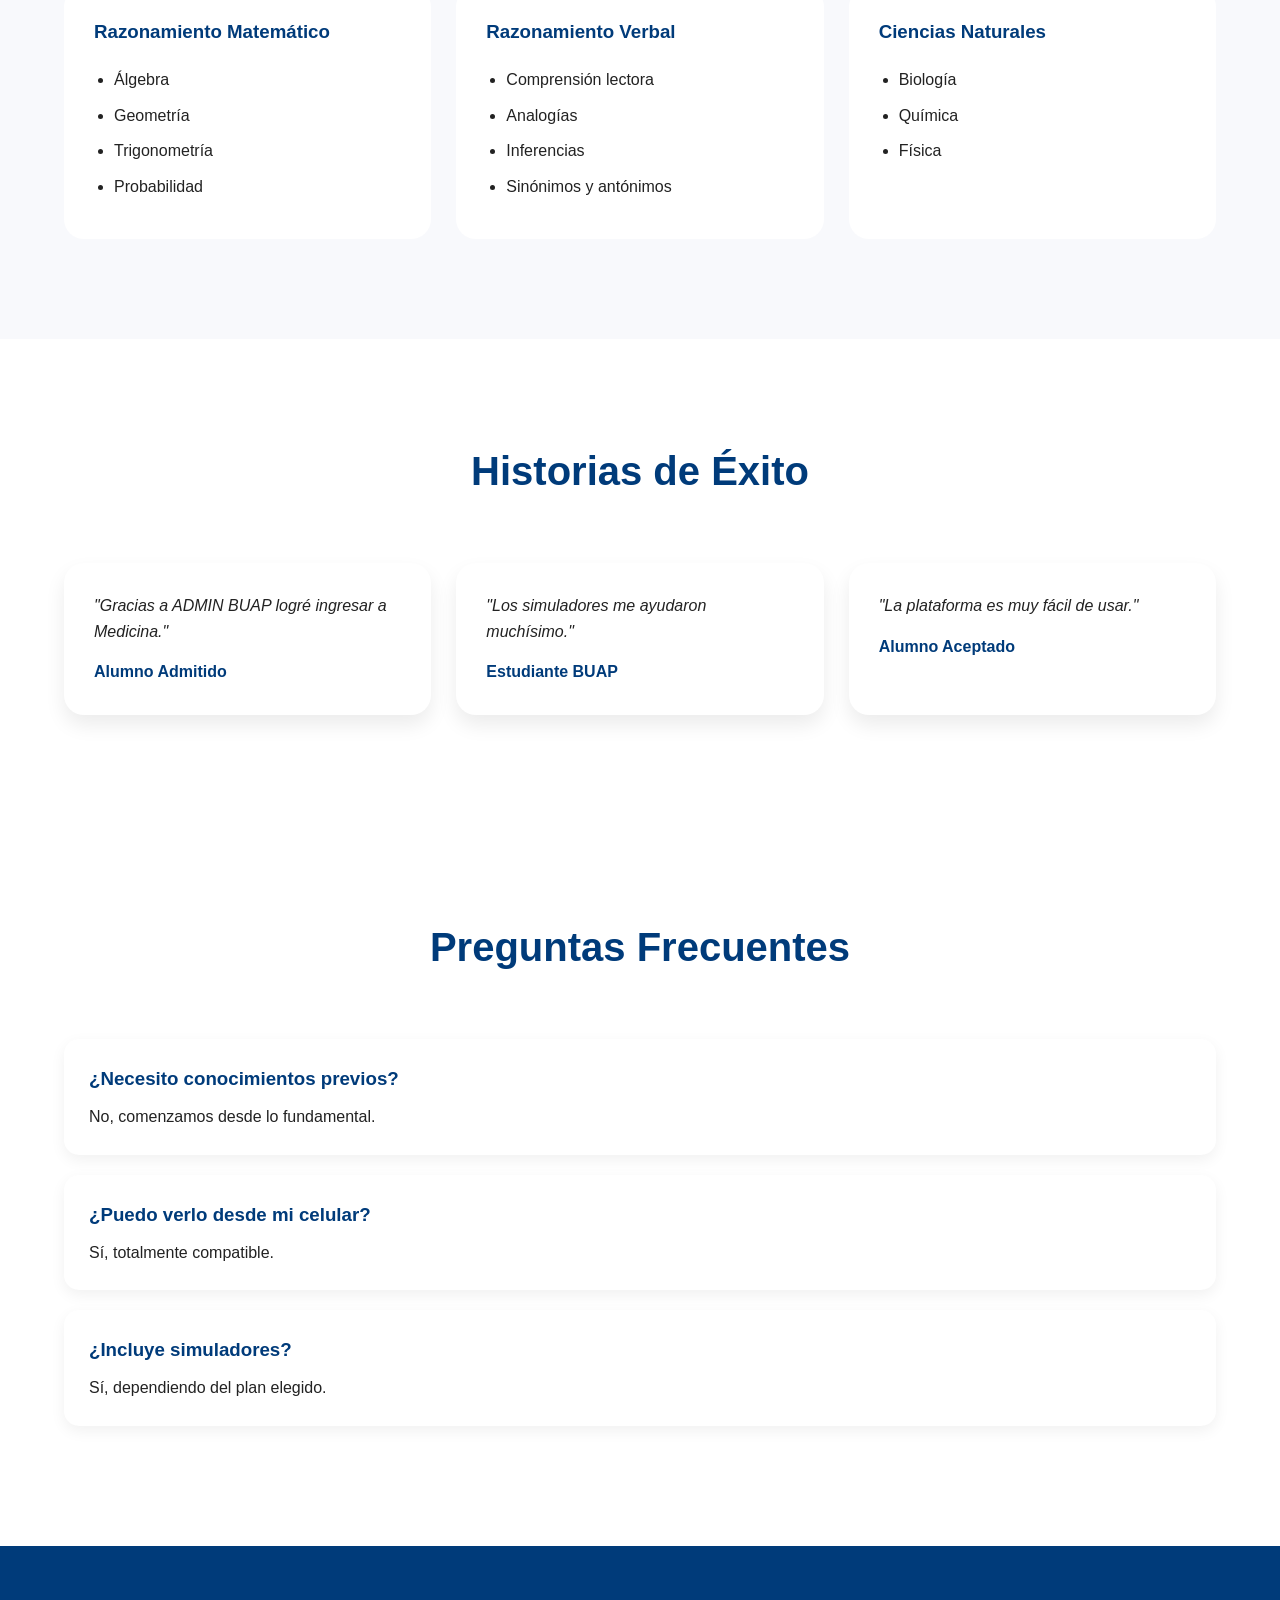
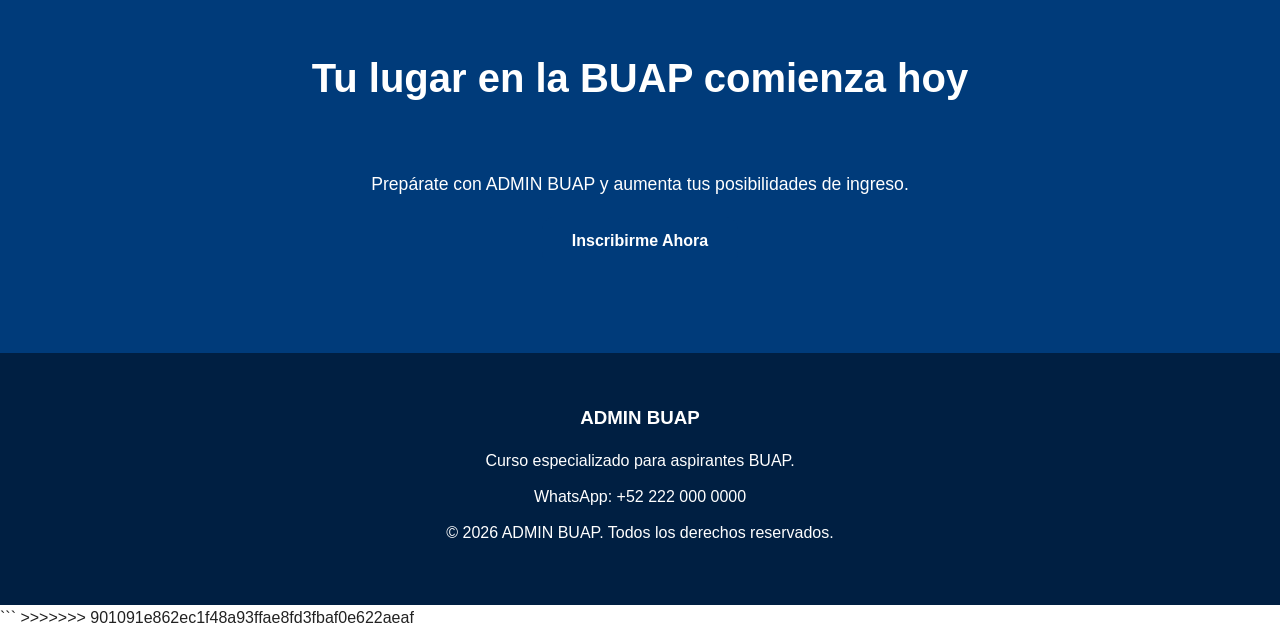
==== commit 934f4472: "Actualización simulador" ====
--- a/index.html
+++ b/index.html
@@ -1,3 +1,4 @@
+
 <!DOCTYPE html>
 
 <html lang="es">
@@ -5,8 +6,6 @@
     <meta charset="UTF-8">
     <meta name="viewport" content="width=device-width, initial-scale=1.0">
     <title>ADMIN BUAP | Curso de Preparación para Admisión BUAP</title>
-
-```
 <meta name="description" content="Prepárate para el examen de admisión BUAP con simuladores, clases grabadas, material PDF y asesoría especializada.">
 
 <link rel="stylesheet" href="estilos.css">
@@ -15,57 +14,41 @@
 </head>
 <body>
 
-```
-<!-- HEADER -->
+
 <header>
 
-    <div class="container">
-
-        <div class="logo">
-            <h2>ADMIN BUAP</h2>
-        </div>
-
-        <nav>
-
-            <ul>
-
-                <li>
-                    <a href="#inicio">Inicio</a>
-                </li>
-
-                <li>
-                    <a href="#beneficios">Beneficios</a>
-                </li>
-
-                <li>
-                    <a href="#temario">Temario</a>
-                </li>
-
-                <li>
-                    <a href="#contacto">Contacto</a>
-                </li>
-
-            </ul>
-
-        </nav>
-
-        <div class="nav-buttons">
-
-            <a
-                href="login.html"
-                class="btn-login">
-                Iniciar Sesión
-            </a>
-
-            <a
-                href="registro.html"
-                class="btn-register">
-                Registrarse
-            </a>
-
-        </div>
-
-    </div>
+<div class="container">
+
+<div class="logo">
+<h2>ADMIN BUAP</h2>
+</div>
+
+<nav>
+
+<ul>
+
+<li><a href="#inicio">Inicio</a></li>
+<li><a href="#beneficios">Beneficios</a></li>
+<li><a href="#temario">Temario</a></li>
+<li><a href="#contacto">Contacto</a></li>
+
+</ul>
+
+</nav>
+
+<div class="nav-buttons">
+
+<a href="login.html" class="btn-login">
+Iniciar Sesión
+</a>
+
+<a href="registro.html" class="btn-register">
+Registrarse
+</a>
+
+</div>
+
+</div>
 
 </header>
 <!-- HERO -->
@@ -311,3 +294,4 @@
 
 </body>
 </html>
+>>>>>>> 901091e862ec1f48a93ffae8fd3fbaf0e622aeaf
--- a/estilos.css
+++ b/estilos.css
@@ -1,3 +1,4 @@
+
 /* ==========================
    RESET
 ========================== */
@@ -63,19 +64,9 @@
     font-weight:800;
 }
 
-@media(max-width:900px){
-
-    nav ul{
-        gap:15px;
-        flex-wrap:wrap;
-        justify-content:center;
-    }
-
-    header .container{
-        flex-direction:column;
-        gap:15px;
-    }
-
+nav ul{
+    display:flex;
+    gap:30px;
 }
 
 nav a{
@@ -484,8 +475,26 @@
 
 @media(max-width:900px){
 
+    header .container{
+        flex-direction:column;
+        gap:15px;
+    }
+
+    nav{
+        display:block;
+        width:100%;
+    }
+
+    nav ul{
+        display:flex;
+        flex-wrap:wrap;
+        justify-content:center;
+        gap:12px;
+    }
+
     .nav-buttons{
-        display:none;
+        display:flex;
+        gap:10px;
     }
 
 }
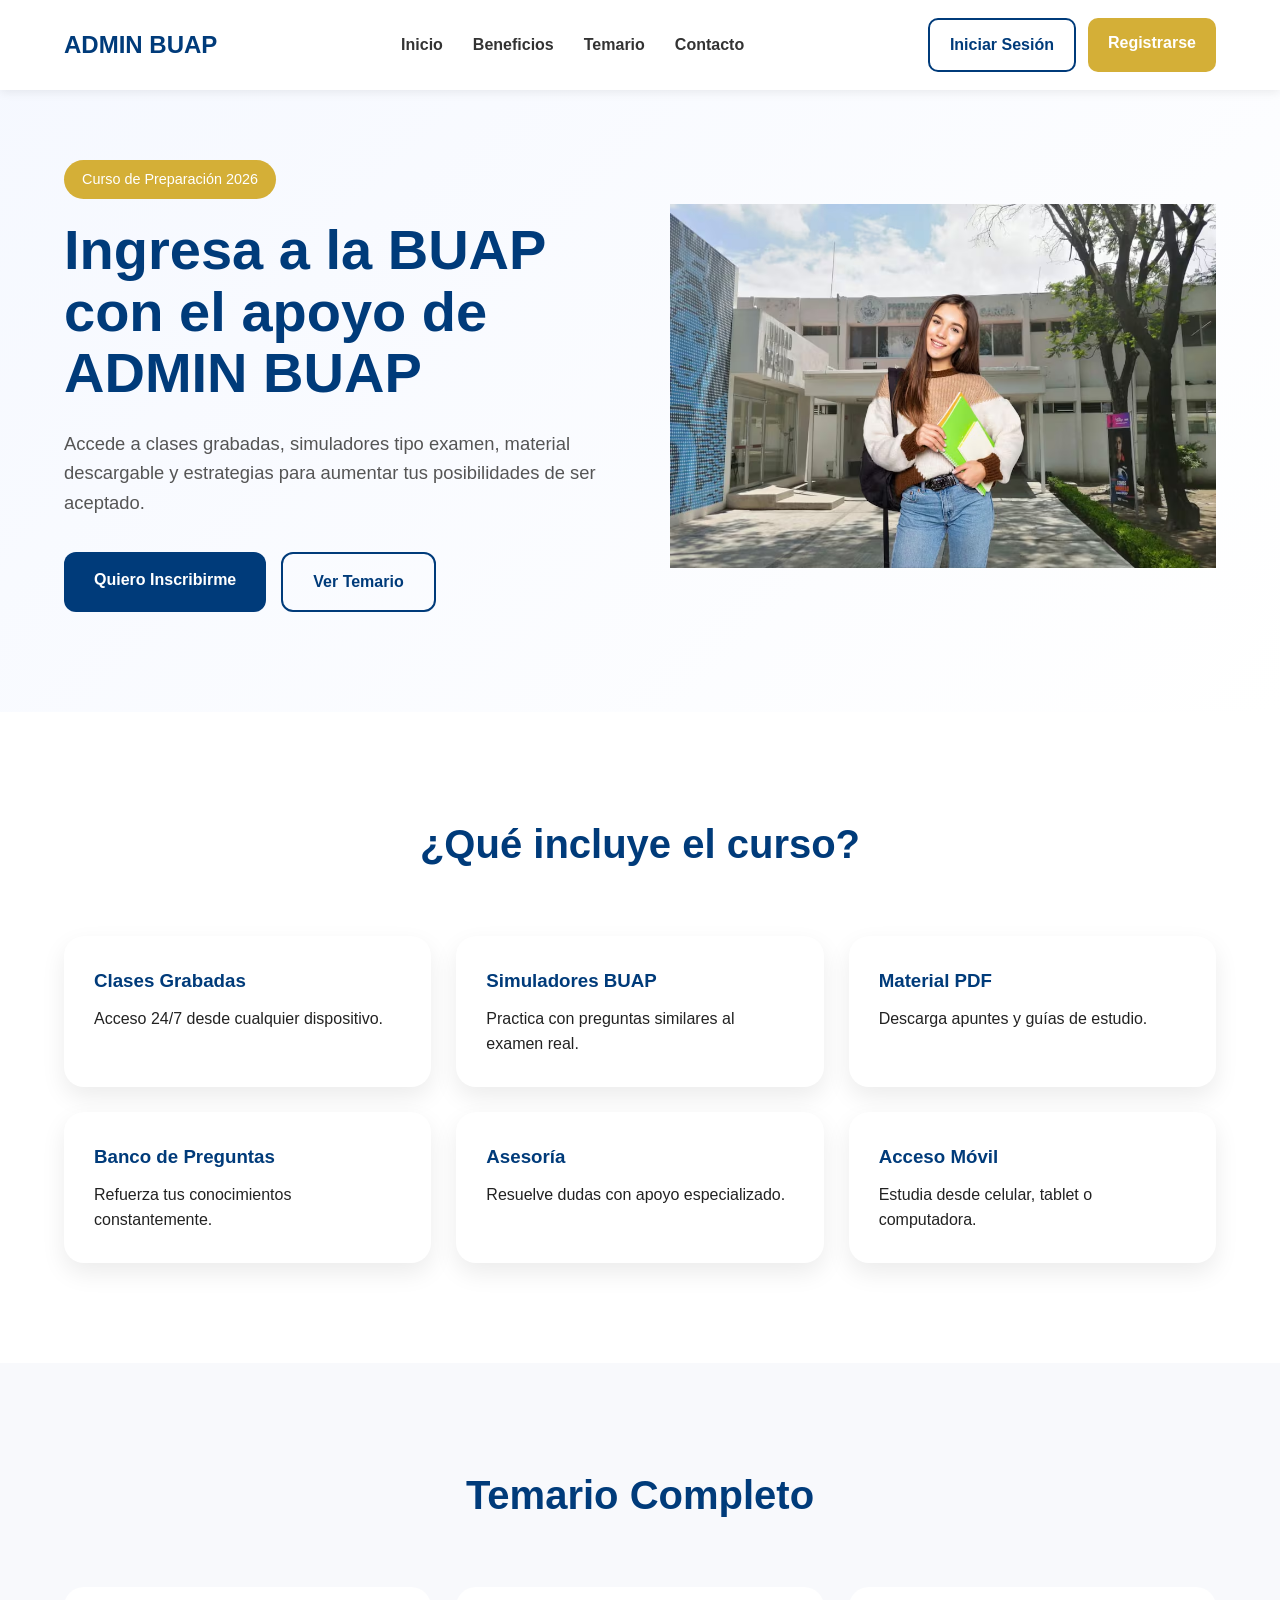
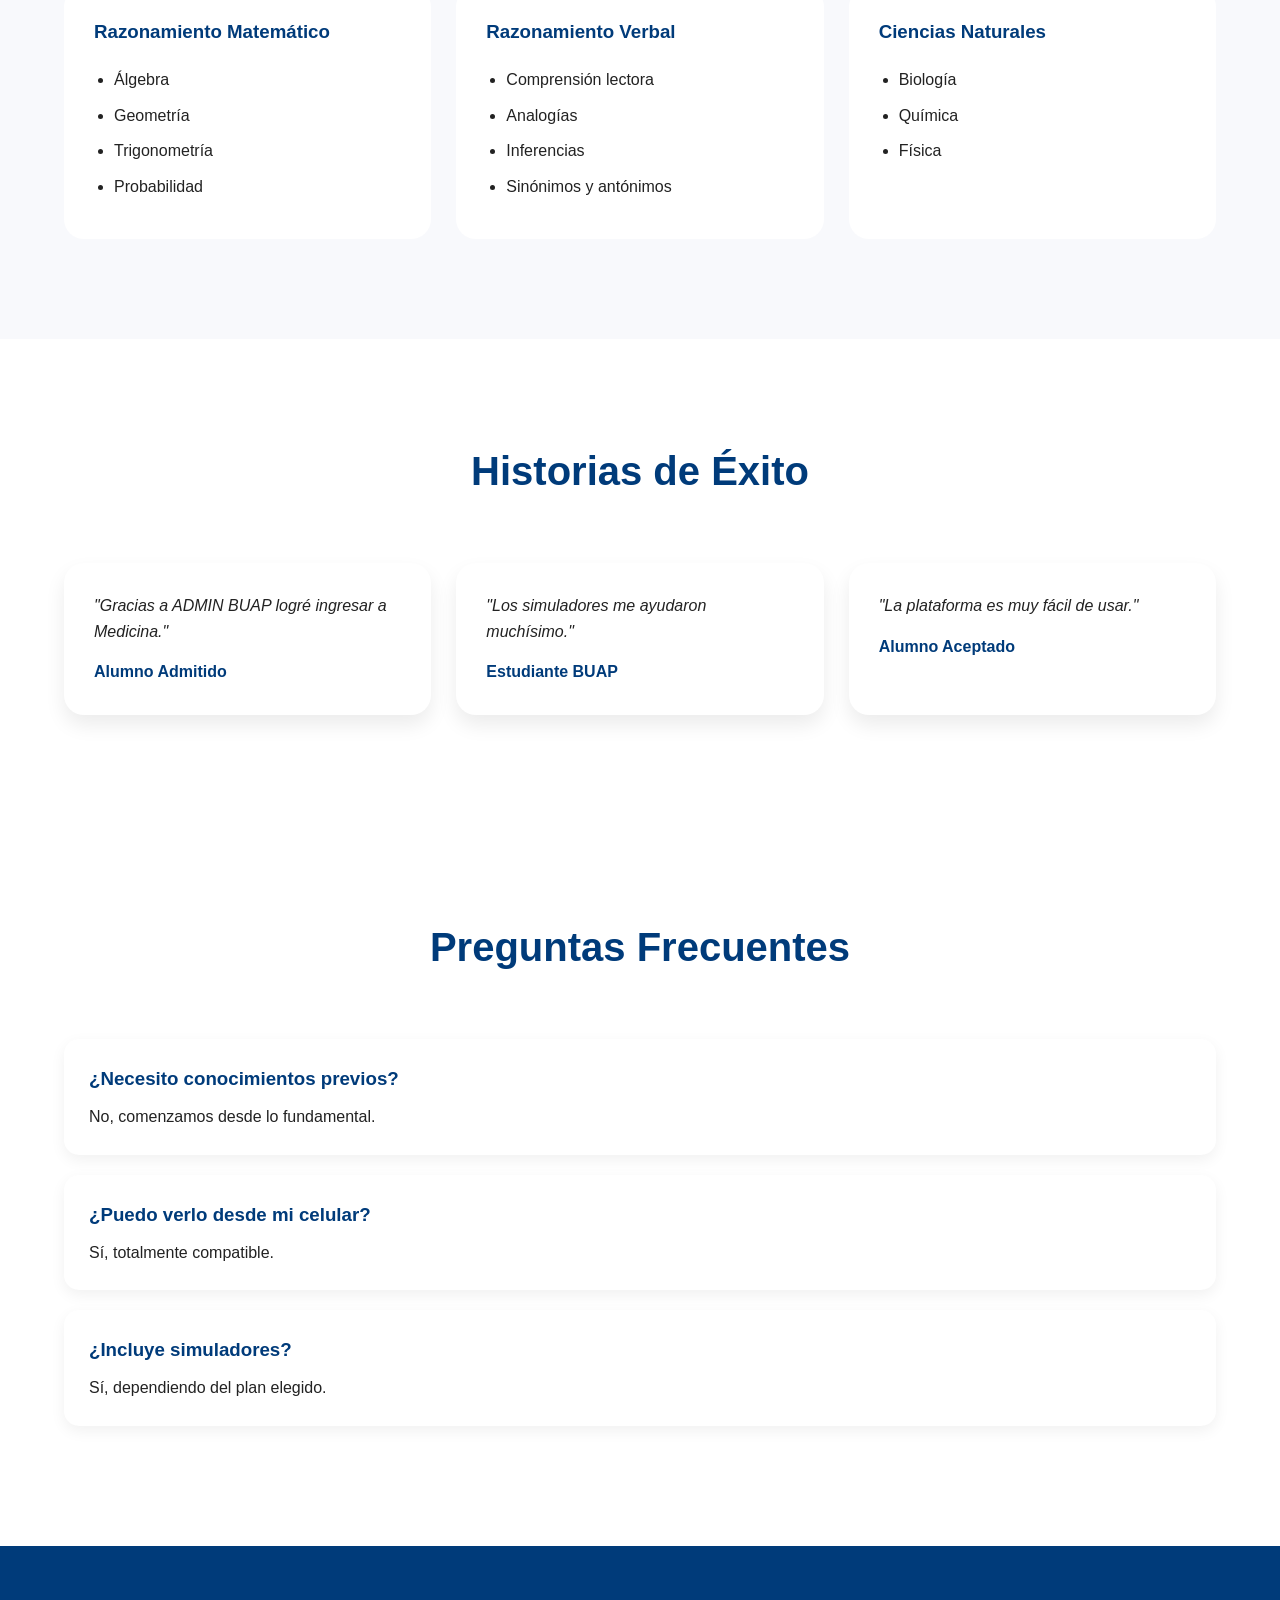
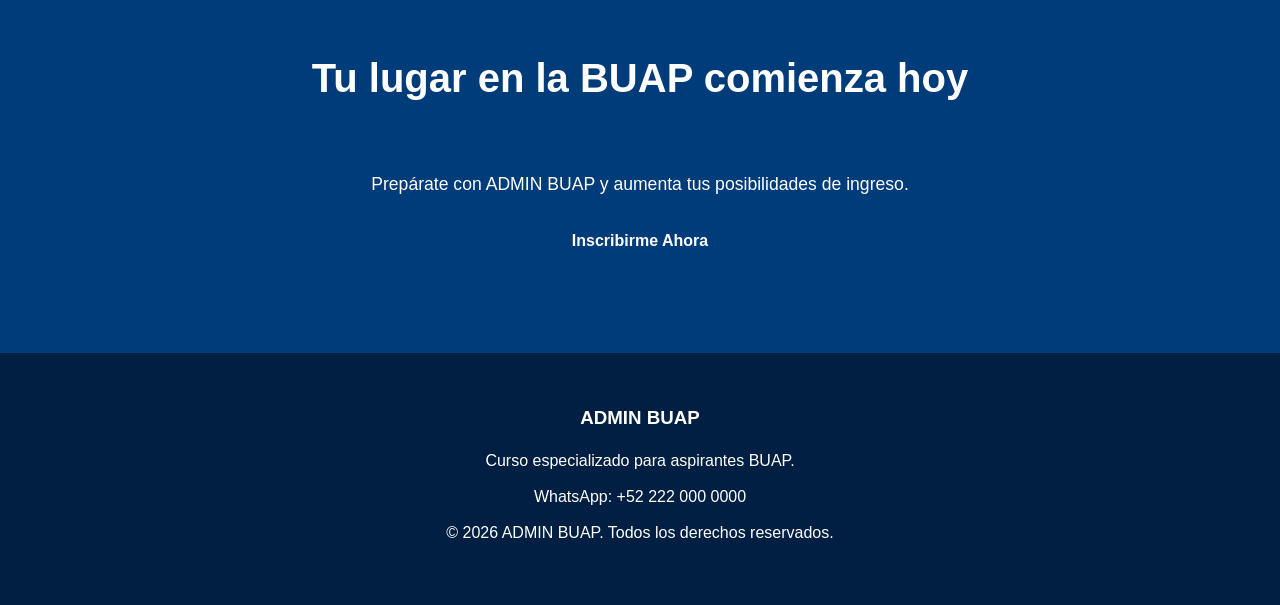
==== commit fd80ea38: "Actualización simulador" ====
--- a/index.html
+++ b/index.html
@@ -290,8 +290,7 @@
     </div>
 
 </footer>
-```
+
 
 </body>
-</html>
->>>>>>> 901091e862ec1f48a93ffae8fd3fbaf0e622aeaf
+</html>
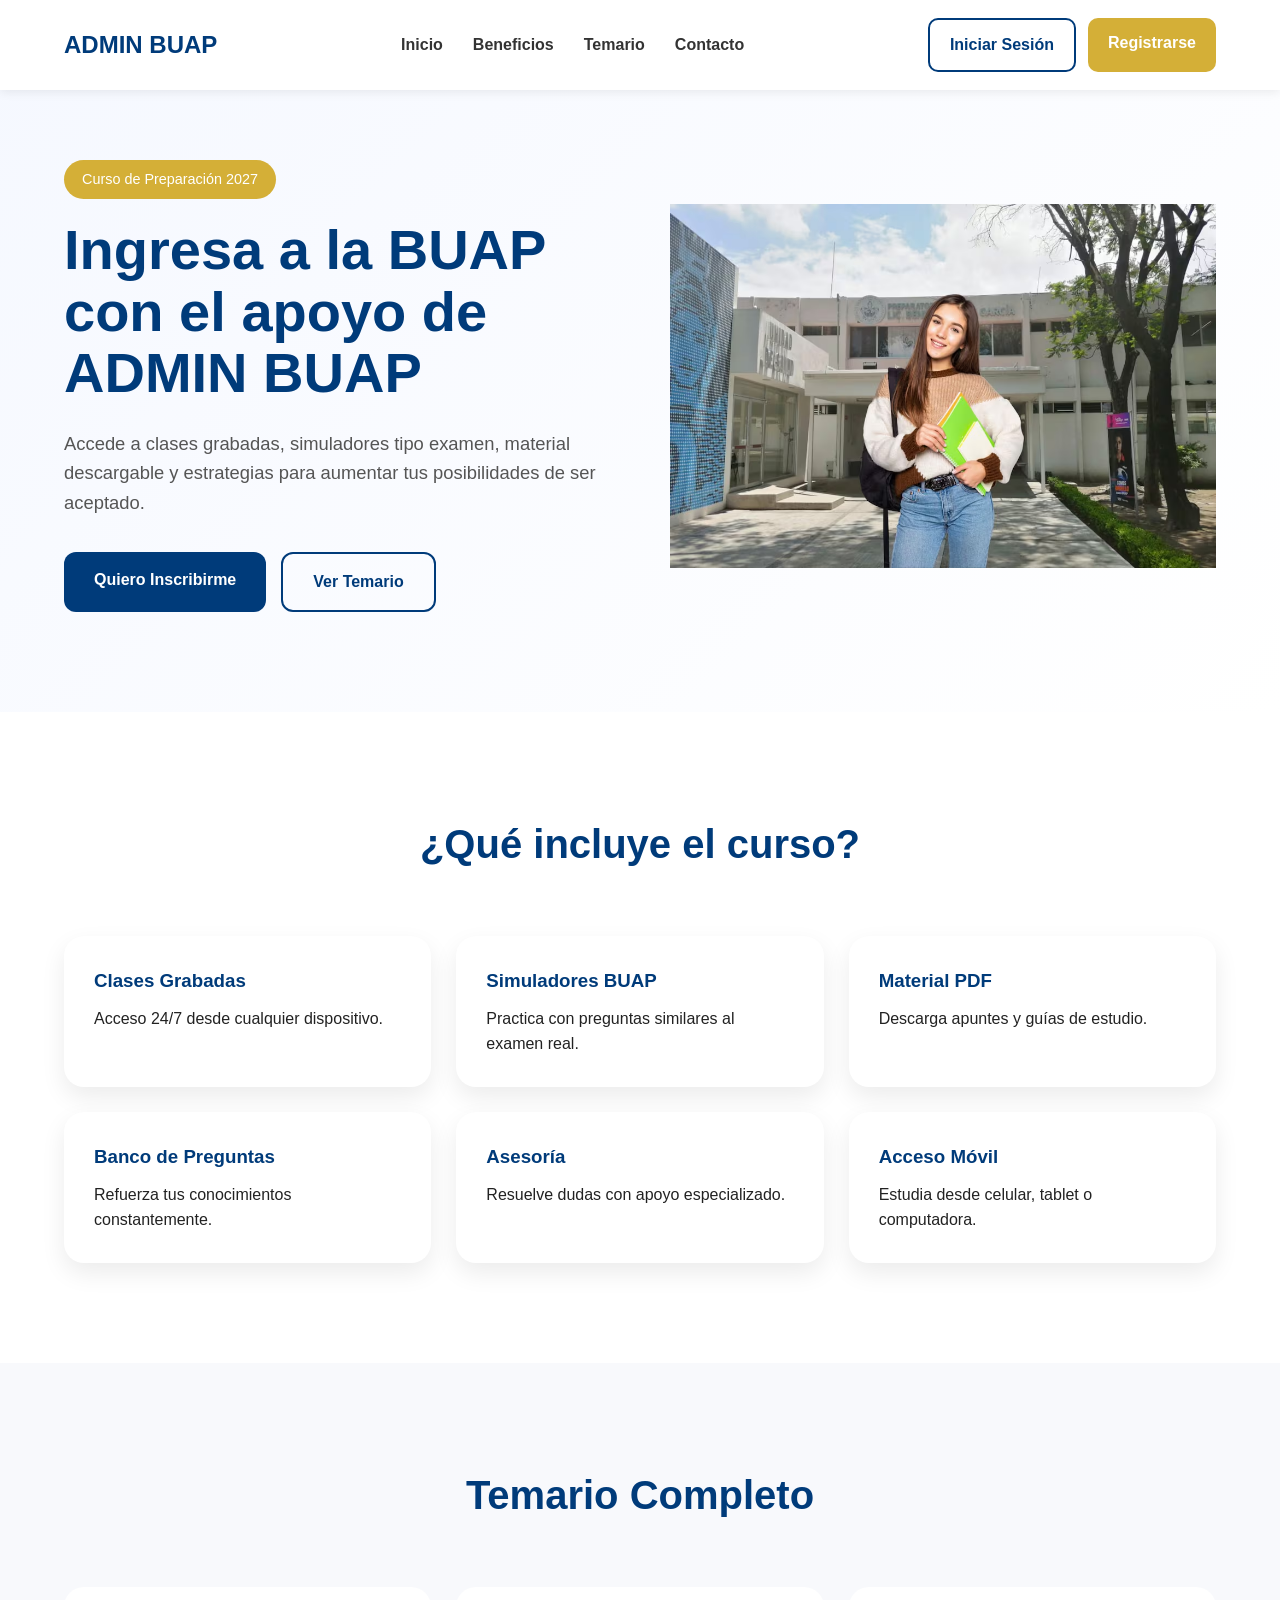
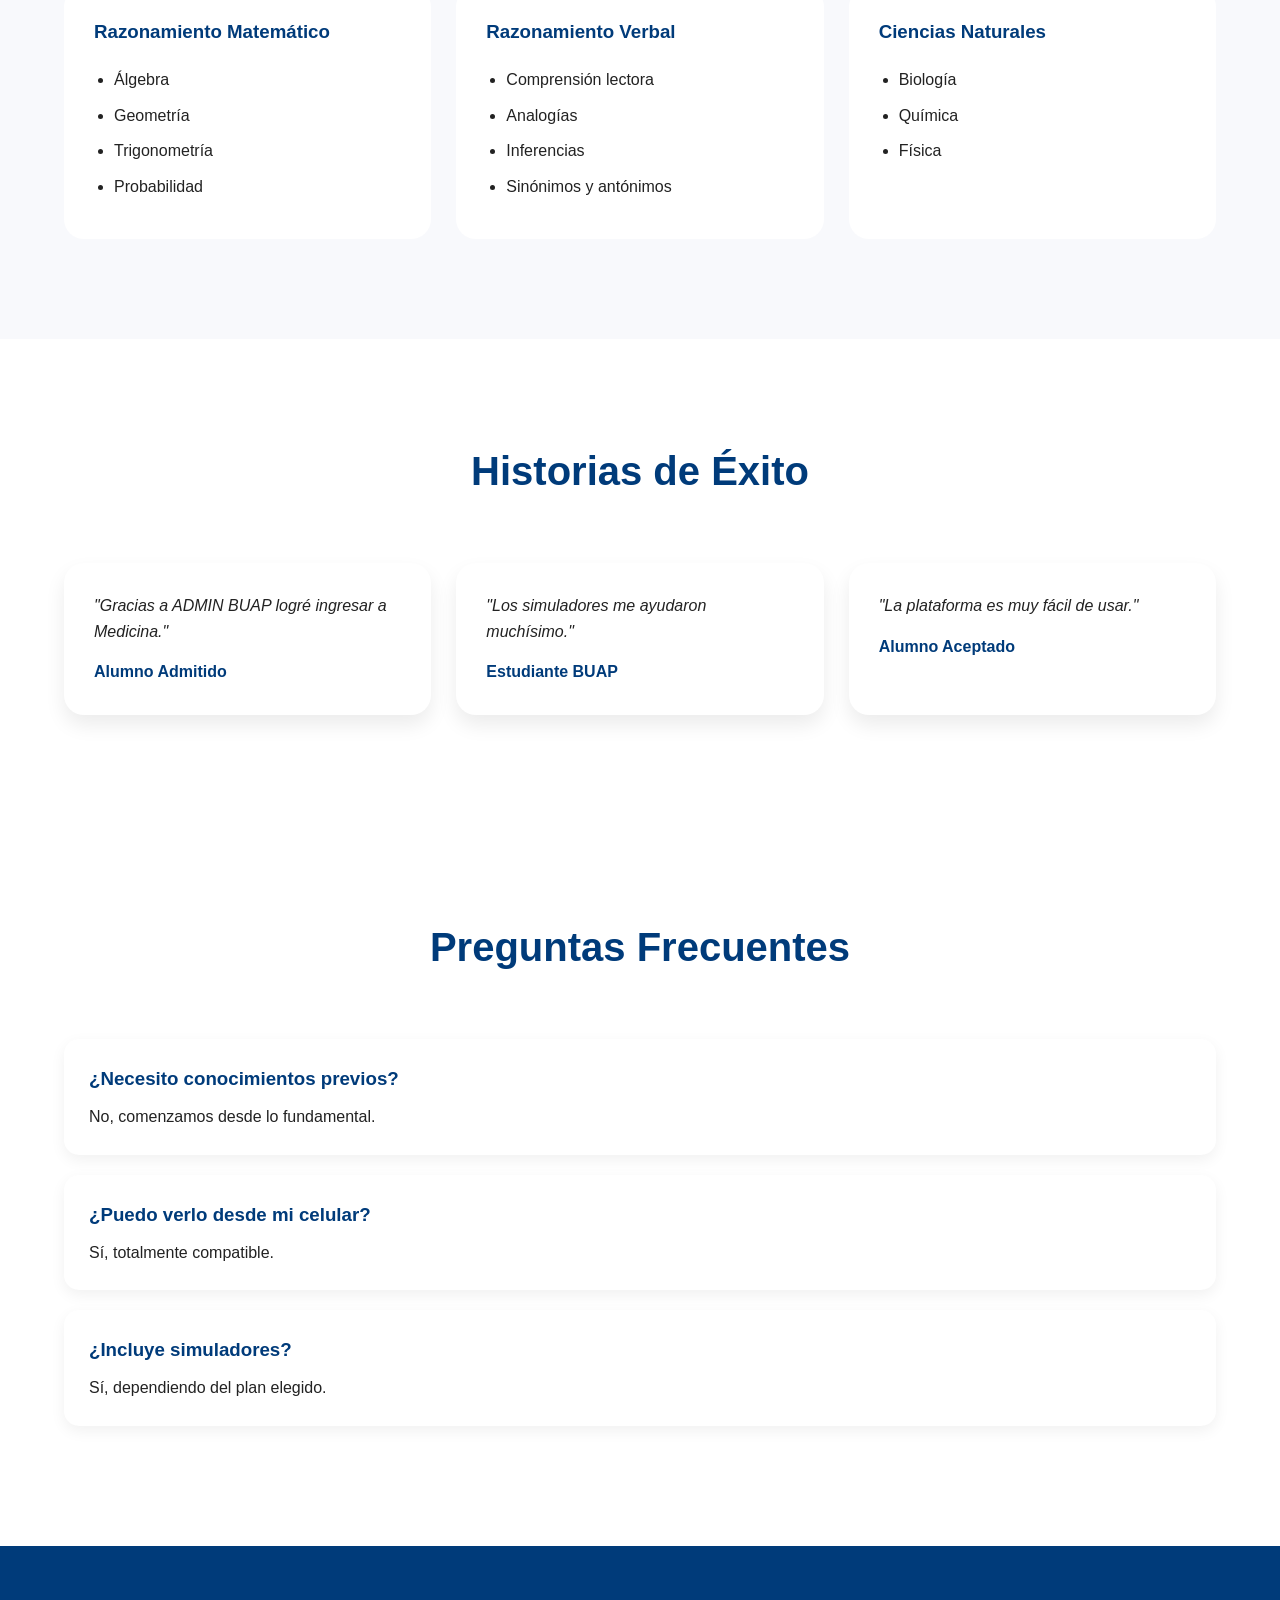
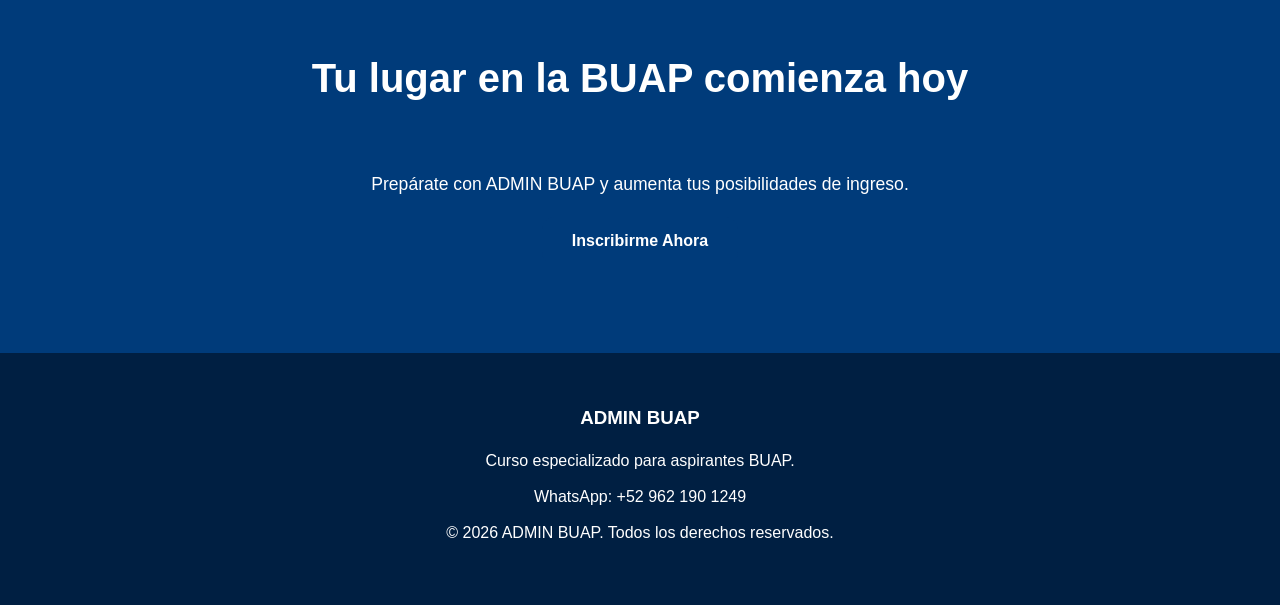
==== commit dd73179f: "Add files via upload Version 3.4" ====
--- a/index.html
+++ b/index.html
@@ -60,7 +60,7 @@
             <div class="hero-text">
 
                 <span class="badge">
-                    Curso de Preparación 2026
+                    Curso de Preparación 2027
                 </span>
 
                 <h1>
@@ -280,7 +280,7 @@
         </p>
 
         <p>
-            WhatsApp: +52 222 000 0000
+            WhatsApp: +52 962 190 1249
         </p>
 
         <p>
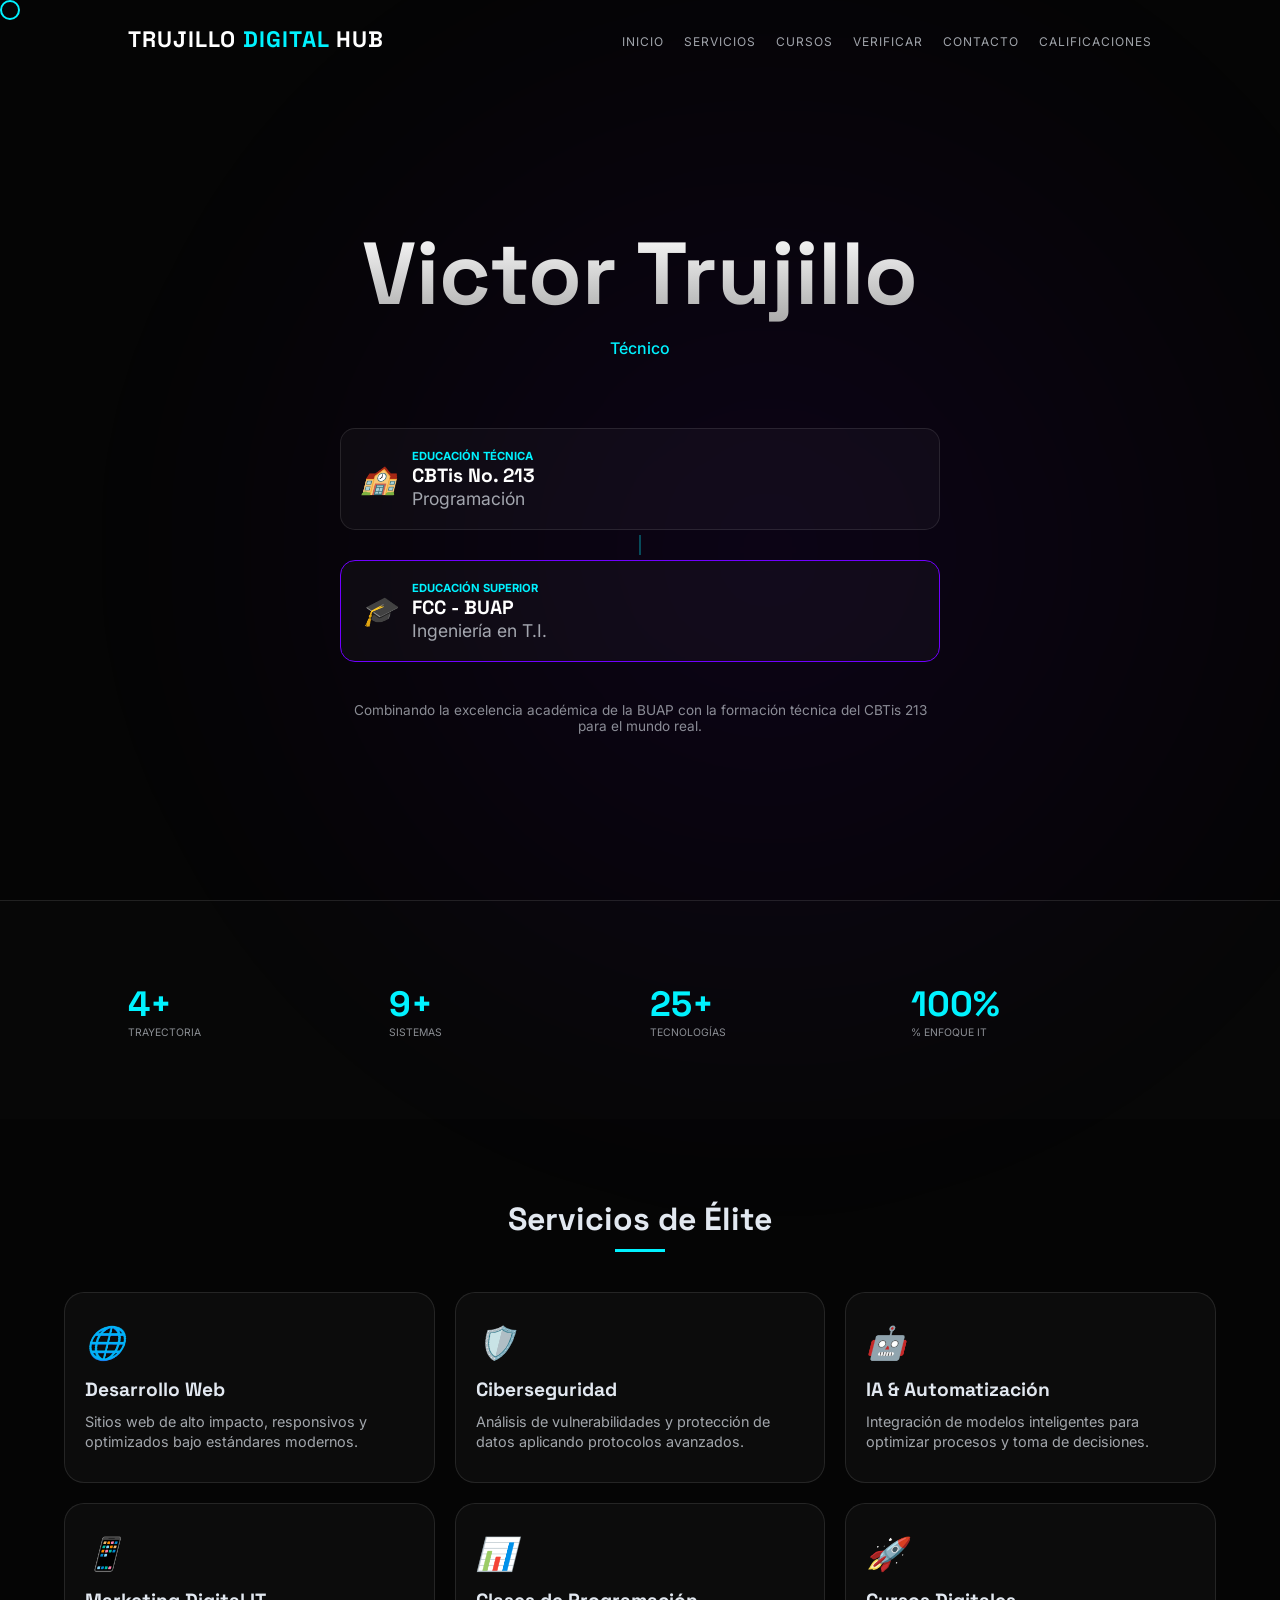
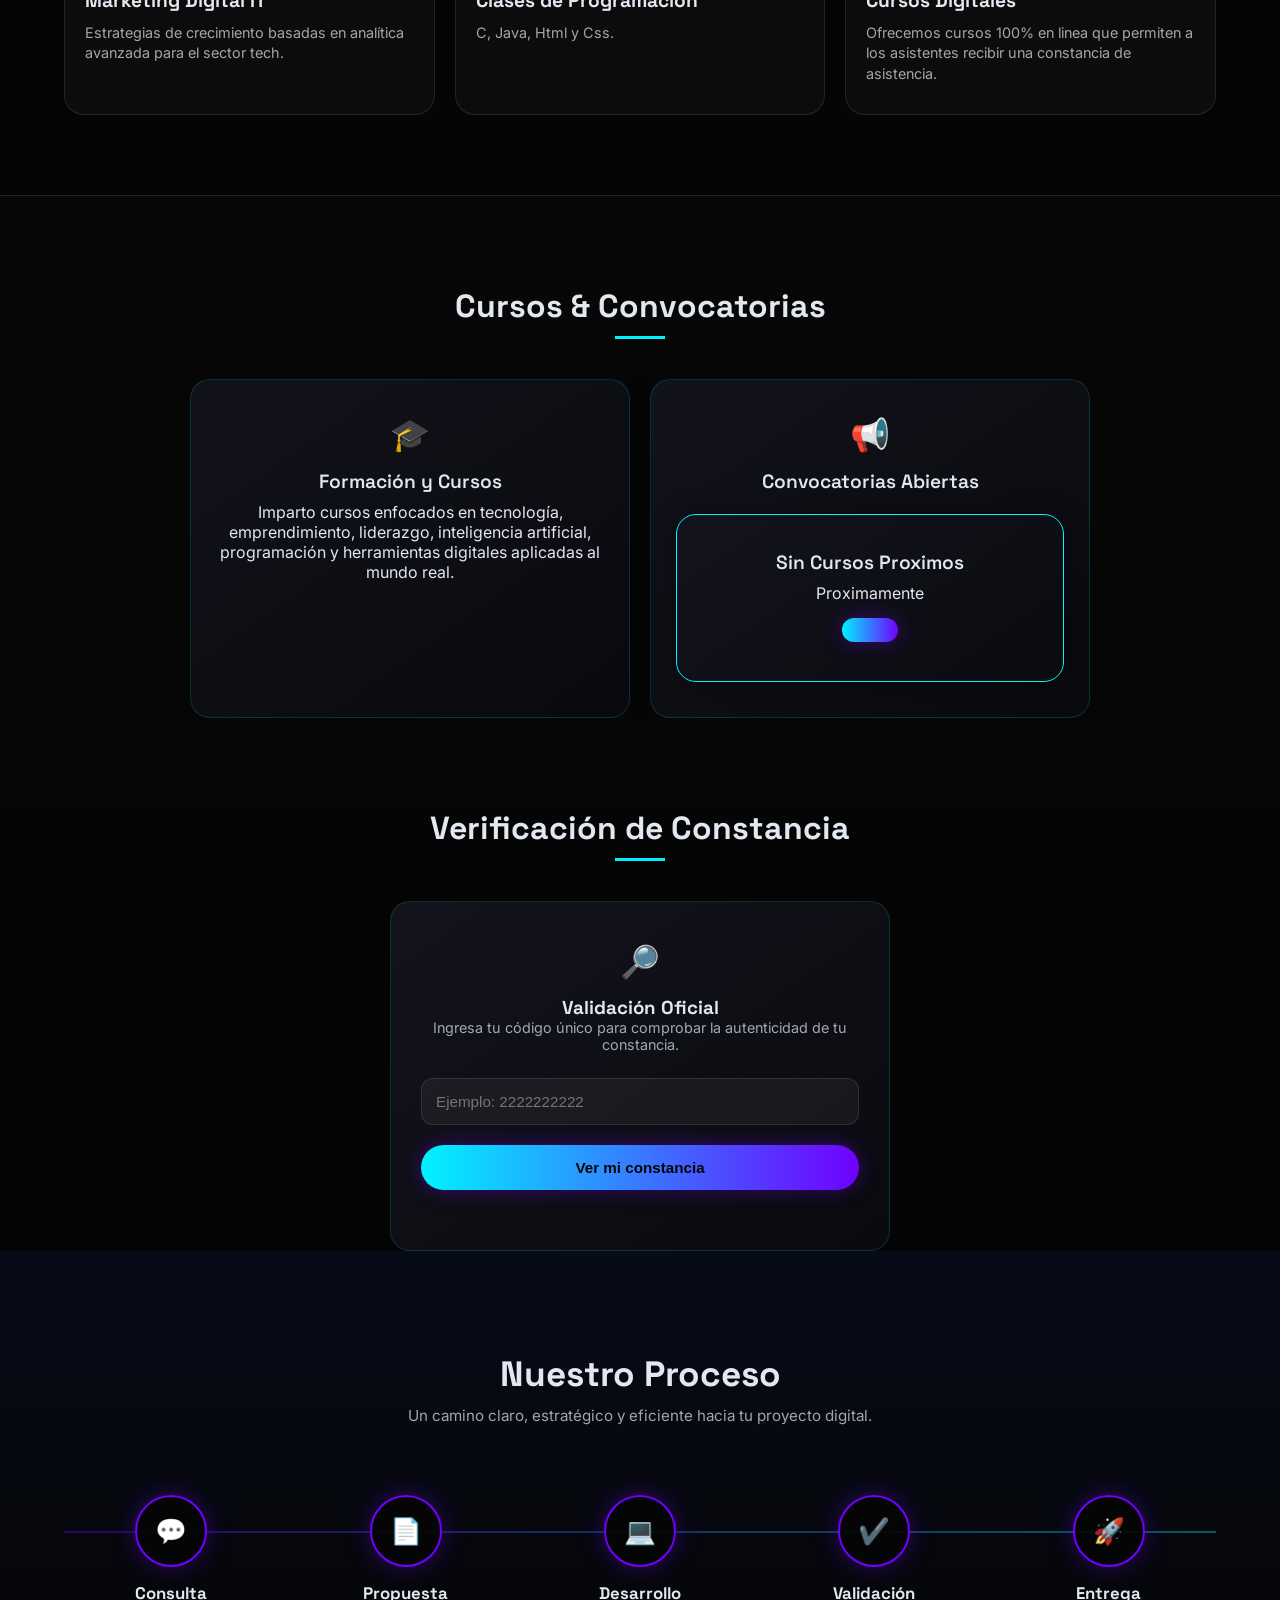
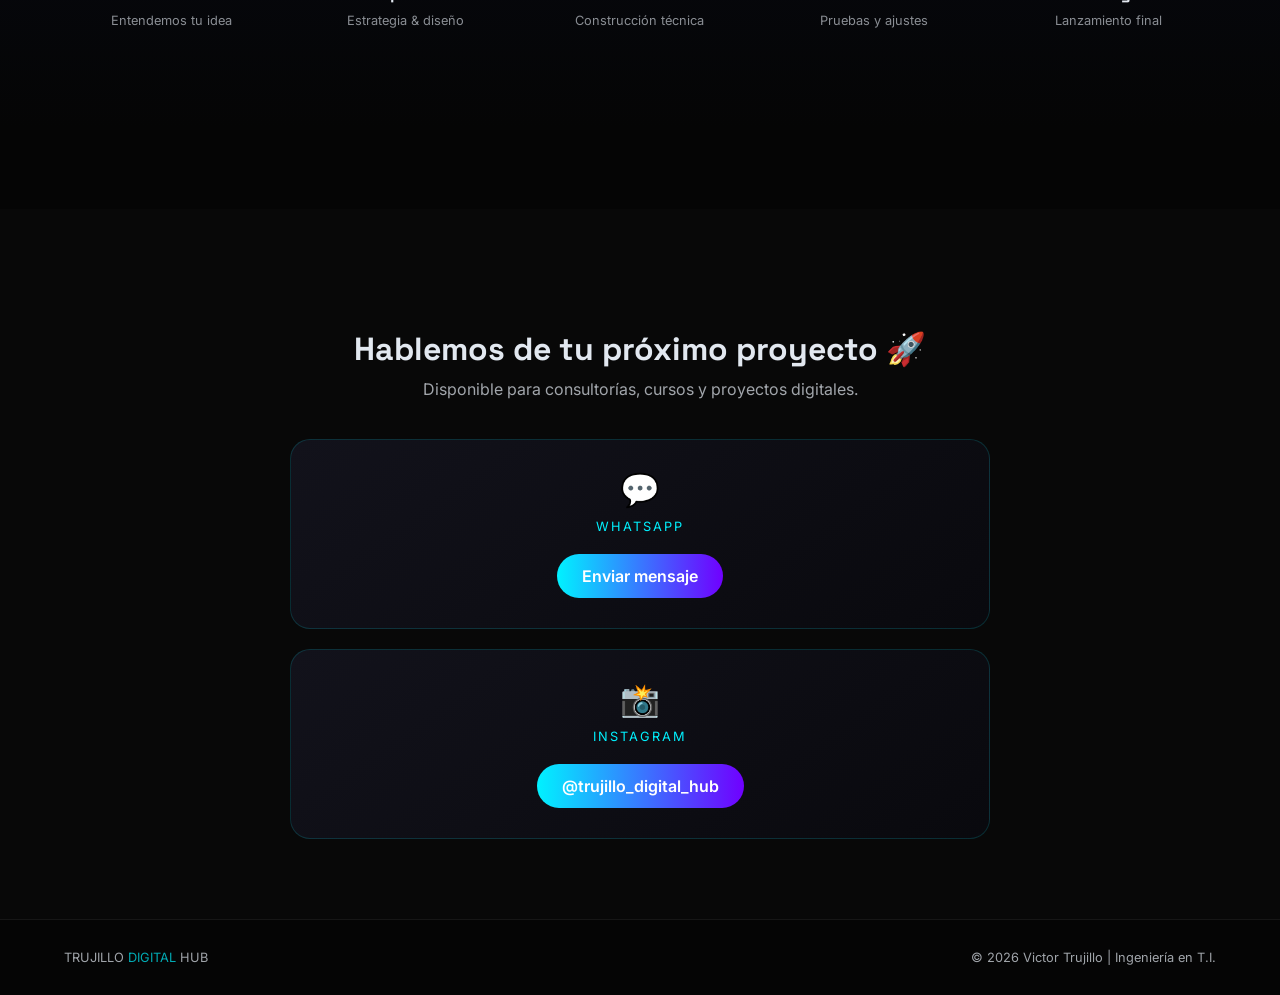
==== commit b33e5047: "Add files via upload" ====
--- a/index.html
+++ b/index.html
@@ -1,296 +1,545 @@
-
 <!DOCTYPE html>
-
 <html lang="es">
 <head>
     <meta charset="UTF-8">
     <meta name="viewport" content="width=device-width, initial-scale=1.0">
-    <title>ADMIN BUAP | Curso de Preparación para Admisión BUAP</title>
-<meta name="description" content="Prepárate para el examen de admisión BUAP con simuladores, clases grabadas, material PDF y asesoría especializada.">
-
-<link rel="stylesheet" href="estilos.css">
-
-
+    <title>Trujillo Digital Hub | Victor Trujillo</title>
+    
+    <link href="https://fonts.googleapis.com/css2?family=Space+Grotesk:wght@300;500;700&family=Inter:wght@300;400;600&display=swap" rel="stylesheet">
+<script type="module" src="main.js"></script>
+<link rel="stylesheet" href="stilos.css">
+    <style>
+
+    </style>
 </head>
 <body>
 
-
-<header>
-
-<div class="container">
-
-<div class="logo">
-<h2>ADMIN BUAP</h2>
+    <div id="cursor"></div>
+    <div id="progress"></div>
+    <div class="bg-glow"></div>
+
+   <header id="header">
+
+    <div class="logo">TRUJILLO <span>DIGITAL</span> HUB</div>
+
+    <!-- BOTON MOBILE -->
+    <div class="menu-toggle" onclick="toggleMenu()">
+        <span></span>
+        <span></span>
+        <span></span>
+    </div>
+
+    <nav id="navMenu">
+        <ul>
+            <li><a href="#home">Inicio</a></li>
+            <li><a href="#services">Servicios</a></li>
+            <li><a href="#courses">Cursos</a></li>
+            <li><a href="#verificarc">Verificar</a></li>
+            <li><a href="#contact">Contacto</a></li>
+              <li><a href="sistemadecalificaciones.html">Calificaciones</a></li>
+        </ul>
+    </nav>
+
+</header>
+
+    <section class="hero" id="home">
+        <h1 class="reveal">Victor Trujillo</h1>
+        <div class="typewriter" id="typewriter"></div>
+        
+        <div class="academic-container reveal" id="about">
+            <div class="academic-badge">
+                <i>🏫</i>
+                <div class="academic-info">
+                    <h4>Educación Técnica</h4>
+                    <h2>CBTis No. 213</h2>
+                    <p>Programación</p>
+                </div>
+            </div>
+
+            <div class="path-connector"></div>
+
+            <div class="academic-badge" style="border-color: var(--secondary);">
+                <i>🎓</i>
+                <div class="academic-info">
+                    <h4>Educación Superior</h4>
+                    <h2>FCC - BUAP</h2>
+                    <p>Ingeniería en T.I.</p>
+                </div>
+            </div>
+        </div>
+
+        <p class="reveal" style="max-width: 600px; opacity: 0.6; margin-top: 20px; font-size: 0.85rem;">
+            Combinando la excelencia académica de la BUAP con la formación técnica del CBTis 213 para el mundo real.
+        </p>
+    </section>
+
+    <section class="stats">
+        <div class="stat-item">
+            <h2 class="count" data-target="4">0</h2>
+            <p>Trayectoria</p>
+        </div>
+        <div class="stat-item">
+            <h2 class="count" data-target="9">0</h2>
+            <p>Sistemas</p>
+        </div>
+        <div class="stat-item">
+            <h2 class="count" data-target="25">0</h2>
+            <p>Tecnologías</p>
+        </div>
+        <div class="stat-item">
+            <h2 class="count" data-target="100">0</h2>
+            <p>% Enfoque IT</p>
+        </div>
+    </section>
+
+     
+
+    <section class="services" id="services">
+        <div class="section-header reveal">
+            <h2>Servicios de Élite</h2>
+            <div class="accent-line"></div>
+        </div>
+        
+        <div class="services-grid">
+            <div class="service-card reveal">
+                <i>🌐</i>
+                <h3>Desarrollo Web</h3>
+                <p>Sitios web de alto impacto, responsivos y optimizados bajo estándares modernos.</p>
+            </div>
+            <div class="service-card reveal">
+                <i>🛡️</i>
+                <h3>Ciberseguridad</h3>
+                <p>Análisis de vulnerabilidades y protección de datos aplicando protocolos avanzados.</p>
+            </div>
+            <div class="service-card reveal">
+                <i>🤖</i>
+                <h3>IA & Automatización</h3>
+                <p>Integración de modelos inteligentes para optimizar procesos y toma de decisiones.</p>
+            </div>
+            <div class="service-card reveal">
+                <i>📱</i>
+                <h3>Marketing Digital IT</h3>
+                <p>Estrategias de crecimiento basadas en analítica avanzada para el sector tech.</p>
+            </div>
+            <div class="service-card reveal">
+                <i>📊</i>
+                <h3>Clases de Programación</h3>
+                <p>C, Java, Html y Css.</p>
+            </div>
+            <div class="service-card reveal">
+                <i>🚀</i>
+                <h3>Cursos Digitales</h3>
+                <p>Ofrecemos cursos 100% en linea que permiten a los asistentes recibir una constancia de asistencia.</p>
+            </div>
+        </div>
+    </section>
+
+  
+
+
+   <!-- ===== CURSOS & CONVOCATORIAS ===== -->
+<section class="courses" id="courses">
+
+    <div class="section-header reveal">
+        <h2>Cursos & Convocatorias</h2>
+        <div class="accent-line"></div>
+    </div>
+
+    <div class="courses-container">
+
+        <div class="course-card reveal">
+            <div class="course-icon">🎓</div>
+            <h3>Formación y Cursos</h3>
+            <p>
+                Imparto cursos enfocados en tecnología, emprendimiento, liderazgo, inteligencia artificial,
+                programación y herramientas digitales aplicadas al mundo real.
+            </p>
+        </div>
+
+        <div class="course-card reveal">
+            <div class="course-icon">📢</div>
+            <h3>Convocatorias Abiertas</h3>
+
+               <div class="course-card reveal active" style="margin-top:20px; border:1px solid #00f2ff;">
+        <h3>Sin Cursos Proximos</h3>
+        <p>Proximamente</p>
+        <a href="#courses" class="btn-inscribete">
+           
+        </a>
+    </div>
+
+  
+
+
 </div>
 
-<nav>
-
-<ul>
-
-<li><a href="#inicio">Inicio</a></li>
-<li><a href="#beneficios">Beneficios</a></li>
-<li><a href="#temario">Temario</a></li>
-<li><a href="#contacto">Contacto</a></li>
-
-</ul>
-
-</nav>
-
-<div class="nav-buttons">
-
-<a href="login.html" class="btn-login">
-Iniciar Sesión
-</a>
-
-<a href="registro.html" class="btn-register">
-Registrarse
-</a>
-
 </div>
 
+          
+        </div>
+
+    </div>
+
+</section>
+<!-- ===== VERIFICACIÓN DE CONSTANCIAS ===== -->
+
+<section class="verificarc" id="verificarc">
+
+    <div class="section-header reveal">
+        <h2>Verificación de Constancia</h2>
+        <div class="accent-line"></div>
+    </div>
+
+    <div class="verificacion-container reveal">
+
+        <div class="verificacion-card">
+
+            <div class="verificacion-icon">🔎</div>
+
+            <h3>Validación Oficial</h3>
+
+            <p class="verificacion-text">
+                Ingresa tu código único para comprobar la autenticidad de tu constancia.
+            </p>
+
+            <div class="input-group-verificacion">
+                <input 
+                    type="text" 
+                    id="codigoConstancia" 
+                    placeholder="Ejemplo: 2222222222"
+                >
+            </div>
+
+           <button onclick="redirigirConstancia()" class="btn-verificar">
+    Ver mi constancia
+</button>
+
+            <div id="resultadoConstancia" class="resultado-verificacion"></div>
+
+        </div>
+
+    </div>
+
+</section>
+
+
+<section class="process reveal" id="process">
+    <h2>Nuestro Proceso</h2>
+    <p>Un camino claro, estratégico y eficiente hacia tu proyecto digital.</p>
+
+    <div class="process-wrapper">
+        <div class="process-line"></div>
+
+        <div class="process-step reveal">
+            <div class="process-icon">💬</div>
+            <h3>Consulta</h3>
+            <span>Entendemos tu idea</span>
+        </div>
+
+        <div class="process-step reveal">
+            <div class="process-icon">📄</div>
+            <h3>Propuesta</h3>
+            <span>Estrategia & diseño</span>
+        </div>
+
+        <div class="process-step reveal">
+            <div class="process-icon">💻</div>
+            <h3>Desarrollo</h3>
+            <span>Construcción técnica</span>
+        </div>
+
+        <div class="process-step reveal">
+            <div class="process-icon">✔️</div>
+            <h3>Validación</h3>
+            <span>Pruebas y ajustes</span>
+        </div>
+
+        <div class="process-step reveal">
+            <div class="process-icon">🚀</div>
+            <h3>Entrega</h3>
+            <span>Lanzamiento final</span>
+        </div>
+    </div>
+</section>
+
+    <section class="contact" id="contact">
+
+    <div class="contact-container reveal">
+
+        <h2 class="contact-title">Hablemos de tu próximo proyecto 🚀</h2>
+
+        <p class="contact-subtitle">
+            Disponible para consultorías, cursos y proyectos digitales.
+        </p>
+
+        <div class="contact-grid">
+
+            <!-- WhatsApp -->
+            <div class="contact-card">
+                <div class="contact-icon">💬</div>
+                <span class="contact-label">WhatsApp</span>
+                <a href="https://wa.me/message/JRJIIIRDQ47OO1"
+                   target="_blank"
+                   class="contact-action">
+                   Enviar mensaje
+                </a>
+            </div>
+
+            <!-- Instagram -->
+            <div class="contact-card">
+                <div class="contact-icon">📸</div>
+                <span class="contact-label">Instagram</span>
+                <a href="https://instagram.com/trujillo_digital_hub"
+                   target="_blank"
+                   class="contact-action">
+                   @trujillo_digital_hub
+                </a>
+            </div>
+
+        </div>
+
+    </div>
+
+</section>
+
+<footer class="footer-pro">
+
+    <div class="footer-logo">
+        TRUJILLO <span>DIGITAL</span> HUB
+    </div>
+
+    <div class="footer-info">
+        © 2026 Victor Trujillo | Ingeniería en T.I.
+    </div>
+
+</footer>
+<script>
+     // 1. Cursor Custom (Solo PC)
+        const cursor = document.querySelector('#cursor');
+        if (window.matchMedia("(pointer: fine)").matches) {
+            document.addEventListener('mousemove', (e) => {
+                cursor.style.transform = `translate(${e.clientX - 10}px, ${e.clientY - 10}px)`;
+            });
+        }
+
+        // 2. Scroll Progress & Header
+        window.onscroll = () => {
+            let winScroll = document.body.scrollTop || document.documentElement.scrollTop;
+            let height = document.documentElement.scrollHeight - document.documentElement.clientHeight;
+            let scrolled = (winScroll / height) * 100;
+            document.getElementById("progress").style.width = scrolled + "%";
+
+            const header = document.getElementById('header');
+            if(window.scrollY > 30) header.classList.add('scrolled');
+            else header.classList.remove('scrolled');
+        };
+
+        // 3. Typewriter
+        const textElement = document.getElementById('typewriter');
+        const phrases = [
+            "Técnico en Programación",
+            "Ingeniería en T.I.",
+            "Estudiante FCC - BUAP",
+            "Constructor de Soluciones Web",
+            "Entusiasta de la IA"
+        ];
+        let phraseIdx = 0, charIdx = 0, isDeleting = false;
+
+        function type() {
+            const currentPhrase = phrases[phraseIdx];
+            textElement.textContent = isDeleting 
+                ? currentPhrase.substring(0, charIdx--) 
+                : currentPhrase.substring(0, charIdx++);
+
+            if (!isDeleting && charIdx > currentPhrase.length) {
+                isDeleting = true;
+                setTimeout(type, 1500);
+            } else if (isDeleting && charIdx === 0) {
+                isDeleting = false;
+                phraseIdx = (phraseIdx + 1) % phrases.length;
+                setTimeout(type, 400);
+            } else {
+                setTimeout(type, isDeleting ? 30 : 60);
+            }
+        }
+        type();
+
+        // 4. Reveal & Counters
+        const revealObserver = new IntersectionObserver((entries) => {
+            entries.forEach(entry => {
+                if (entry.isIntersecting) {
+                    entry.target.classList.add('active');
+                    if(entry.target.classList.contains('count')) startCounter(entry.target);
+                }
+            });
+        }, { threshold: 0.1 });
+
+        document.querySelectorAll('.reveal, .count').forEach(el => revealObserver.observe(el));
+
+        function startCounter(el) {
+            const target = +el.getAttribute('data-target');
+            let count = 0;
+            const updateCount = () => {
+                const increment = target / 40;
+                if (count < target) {
+                    count += increment;
+                    el.innerText = Math.ceil(count);
+                    setTimeout(updateCount, 40);
+                } else {
+                    el.innerText = target + (target === 100 ? '%' : '+');
+                }
+            };
+            updateCount();
+        }
+       
+function redirigirConstancia() {
+    const codigo = document.getElementById("codigoConstancia").value;
+    
+    if (!codigo) {
+        alert("Ingresa un código");
+        return;
+    }
+
+    window.location.href = `constancia.html?codigo=${codigo}`;
+}
+
+function abrirModal(e){
+e.preventDefault();
+document.getElementById("modalCurso").style.display="flex";
+}
+function abrirModal(e){
+e.preventDefault();
+document.getElementById("modalCurso").style.display="flex";
+document.body.style.overflow="hidden";
+}
+
+function cerrarModal(){
+document.getElementById("modalCurso").style.display="none";
+document.body.style.overflow="auto";
+}
+
+
+function toggleMenu(){
+
+    const nav = document.getElementById("navMenu");
+    const toggle = document.querySelector(".menu-toggle");
+
+    nav.classList.toggle("active");
+    toggle.classList.toggle("active");
+
+}
+// Asegúrate de inicializar Firebase también en el index.html
+onSnapshot(collection(db, "convocatorias"), (snapshot) => {
+    // Buscamos el contenedor donde están los cursos actuales
+    const container = document.querySelector("#courses .courses-container");
+    
+    // Si quieres que se agreguen específicamente en el cuadro de convocatorias:
+    const convocatoriasBox = document.querySelector(".course-card:nth-child(2)");
+    
+    snapshot.forEach((doc) => {
+        const curso = doc.data();
+        const cursoHTML = `
+            <div class="course-card reveal active" style="margin-top:20px; border:1px solid #00f2ff;">
+                <h3>${curso.nombre}</h3>
+                <p class="fecha">${curso.fecha}</p>
+                <a href="detalle.html?id=${doc.id}" class="btn-inscribete">Más Información</a>
+            </div>
+        `;
+        convocatoriasBox.insertAdjacentHTML('beforeend', cursoHTML);
+    });
+});
+
+// ===== FUNCIÓN PARA PUBLICAR CURSOS (CORREGIDA PARA VISIBILIDAD) =====
+async function agregarCurso() {
+    const codigo = document.getElementById('newCode').value.trim();
+    const nombre = document.getElementById('newName').value.trim();
+    const fecha = document.getElementById('newDate').value.trim();
+    const descripcion = document.getElementById('newDesc').value.trim();
+
+    if (!codigo || !nombre || !fecha) {
+        return alert("Por favor, completa los campos obligatorios.");
+    }
+
+    const nuevoCurso = {
+        codigo: codigo,
+        nombre: nombre,
+        fecha: fecha,
+        descripcion: descripcion,
+        estado: "abierto", // <--- CRUCIAL: Esto hace que aparezca en "Convocatorias Abiertas"
+        temario: ["Módulo 1: Introducción", "Módulo 2: Herramientas", "Módulo 3: Aplicación"],
+        createdAt: new Date()
+    };
+
+    try {
+        await addDoc(collection(db, "convocatorias"), nuevoCurso);
+        alert("¡Curso publicado! Ahora debería aparecer en Convocatorias Abiertas.");
+        
+        // Limpiar y cerrar
+        document.getElementById('modalAdd').style.display = 'none';
+        document.getElementById('newCode').value = "";
+        document.getElementById('newName').value = "";
+        document.getElementById('newDate').value = "";
+        document.getElementById('newDesc').value = "";
+    } catch (error) {
+        console.error("Error:", error);
+        alert("Error al publicar.");
+    }
+}
+// 🔐 CONFIG TUYA (CORRECTA)
+const firebaseConfig = {
+  apiKey: "AIzaSyB6d0W_G_gvdCOljTcbhI5AXa7rZS3A3wU",
+  authDomain: "cursostrujillodigitalhub.firebaseapp.com",
+  projectId: "cursostrujillodigitalhub",
+  storageBucket: "cursostrujillodigitalhub.firebasestorage.app",
+  messagingSenderId: "248259804418",
+  appId: "1:248259804418:web:5e31ace1fa67813137561b",
+  measurementId: "G-0EKDEK58RG"
+};
+
+// 🚀 INICIALIZAR
+const app = initializeApp(firebaseConfig);
+const db = getFirestore(app);
+
+// 🔥 CONSULTA SOLO CONVOCATORIAS ABIERTAS
+const q = query(
+    collection(db, "convocatorias"),
+    where("estado", "==", "abierto")
+);
+
+// 🎯 RENDER AUTOMÁTICO
+onSnapshot(q, (snapshot) => {
+
+    const box = document.querySelector(".course-card:nth-child(2)");
+
+    // LIMPIAR CONTENEDOR
+    box.innerHTML = `
+        <div class="course-icon">📢</div>
+        <h3>Convocatorias Abiertas</h3>
+    `;
+
+    snapshot.forEach((docSnap) => {
+        const curso = docSnap.data();
+
+        const html = `
+            <div class="course-card reveal active" style="margin-top:20px; border:1px solid #00f2ff;">
+                <h3>${curso.nombre}</h3>
+                <p>${curso.fecha}</p>
+                <a href="detalle.html?id=${docSnap.id}" class="btn-inscribete">
+                    Más Información
+                </a>
+            </div>
+        `;
+
+        box.insertAdjacentHTML("beforeend", html);
+    });
+});
+
+</script>
+
+
 </div>
-
-</header>
-<!-- HERO -->
-<section id="inicio" class="hero">
-    <div class="container">
-
-        <div class="hero-content">
-
-            <div class="hero-text">
-
-                <span class="badge">
-                    Curso de Preparación 2027
-                </span>
-
-                <h1>
-                    Ingresa a la BUAP con el apoyo de ADMIN BUAP
-                </h1>
-
-                <p>
-                    Accede a clases grabadas, simuladores tipo examen,
-                    material descargable y estrategias para aumentar tus
-                    posibilidades de ser aceptado.
-                </p>
-
-                <div class="hero-buttons">
-                    <a href="https://www.instagram.com/admibuap?igsh=MTEwaWo1a2NmamdqcQ==" class="btn-primary">
-                        Quiero Inscribirme
-                    </a>
-
-                    <a href="#temario" class="btn-secondary">
-                        Ver Temario
-                    </a>
-                </div>
-
-            </div>
-
-            <div class="hero-image">
-                <img src="img/alumnobuap.avif" alt="Estudiantes BUAP">
-            </div>
-
-        </div>
-
-    </div>
-</section>
-
-<!-- BENEFICIOS -->
-<section id="beneficios" class="beneficios">
-
-    <div class="container">
-
-        <h2>¿Qué incluye el curso?</h2>
-
-        <div class="beneficios-grid">
-
-            <div class="beneficio">
-                <h3>Clases Grabadas</h3>
-                <p>Acceso 24/7 desde cualquier dispositivo.</p>
-            </div>
-
-            <div class="beneficio">
-                <h3>Simuladores BUAP</h3>
-                <p>Practica con preguntas similares al examen real.</p>
-            </div>
-
-            <div class="beneficio">
-                <h3>Material PDF</h3>
-                <p>Descarga apuntes y guías de estudio.</p>
-            </div>
-
-            <div class="beneficio">
-                <h3>Banco de Preguntas</h3>
-                <p>Refuerza tus conocimientos constantemente.</p>
-            </div>
-
-            <div class="beneficio">
-                <h3>Asesoría</h3>
-                <p>Resuelve dudas con apoyo especializado.</p>
-            </div>
-
-            <div class="beneficio">
-                <h3>Acceso Móvil</h3>
-                <p>Estudia desde celular, tablet o computadora.</p>
-            </div>
-
-        </div>
-
-    </div>
-
-</section>
-
-<!-- TEMARIO -->
-<section id="temario" class="temario">
-
-    <div class="container">
-
-        <h2>Temario Completo</h2>
-
-        <div class="temario-grid">
-
-            <div class="materia">
-                <h3>Razonamiento Matemático</h3>
-                <ul>
-                    <li>Álgebra</li>
-                    <li>Geometría</li>
-                    <li>Trigonometría</li>
-                    <li>Probabilidad</li>
-                </ul>
-            </div>
-
-            <div class="materia">
-                <h3>Razonamiento Verbal</h3>
-                <ul>
-                    <li>Comprensión lectora</li>
-                    <li>Analogías</li>
-                    <li>Inferencias</li>
-                    <li>Sinónimos y antónimos</li>
-                </ul>
-            </div>
-
-            <div class="materia">
-                <h3>Ciencias Naturales</h3>
-                <ul>
-                    <li>Biología</li>
-                    <li>Química</li>
-                    <li>Física</li>
-                </ul>
-            </div>
-
-        </div>
-
-    </div>
-
-</section>
-
-<!-- TESTIMONIOS -->
-<section class="testimonios">
-
-    <div class="container">
-
-        <h2>Historias de Éxito</h2>
-
-        <div class="testimonios-grid">
-
-            <div class="testimonio">
-                <p>
-                    "Gracias a ADMIN BUAP logré ingresar a Medicina."
-                </p>
-                <h4>Alumno Admitido</h4>
-            </div>
-
-            <div class="testimonio">
-                <p>
-                    "Los simuladores me ayudaron muchísimo."
-                </p>
-                <h4>Estudiante BUAP</h4>
-            </div>
-
-            <div class="testimonio">
-                <p>
-                    "La plataforma es muy fácil de usar."
-                </p>
-                <h4>Alumno Aceptado</h4>
-            </div>
-
-        </div>
-
-    </div>
-
-</section>
-
-
-
-<!-- FAQ -->
-<section class="faq">
-
-    <div class="container">
-
-        <h2>Preguntas Frecuentes</h2>
-
-        <div class="faq-item">
-            <h3>¿Necesito conocimientos previos?</h3>
-            <p>No, comenzamos desde lo fundamental.</p>
-        </div>
-
-        <div class="faq-item">
-            <h3>¿Puedo verlo desde mi celular?</h3>
-            <p>Sí, totalmente compatible.</p>
-        </div>
-
-        <div class="faq-item">
-            <h3>¿Incluye simuladores?</h3>
-            <p>Sí, dependiendo del plan elegido.</p>
-        </div>
-
-    </div>
-
-</section>
-
-<!-- CTA FINAL -->
-<section class="cta-final">
-
-    <div class="container">
-
-        <h2>
-            Tu lugar en la BUAP comienza hoy
-        </h2>
-
-        <p>
-            Prepárate con ADMIN BUAP y aumenta tus posibilidades de ingreso.
-        </p>
-
-        <a href="#" class="btn-primary">
-            Inscribirme Ahora
-        </a>
-
-    </div>
-
-</section>
-
-<!-- FOOTER -->
-<footer id="contacto">
-
-    <div class="container">
-
-        <h3>ADMIN BUAP</h3>
-
-        <p>
-            Curso especializado para aspirantes BUAP.
-        </p>
-
-        <p>
-            WhatsApp: +52 962 190 1249
-        </p>
-
-        <p>
-            © 2026 ADMIN BUAP. Todos los derechos reservados.
-        </p>
-
-    </div>
-
-</footer>
-
+</div>
 
 </body>
+
 </html>
--- a/stilos.css
+++ b/stilos.css
@@ -0,0 +1,833 @@
+:root {
+            --primary: #00f2ff;
+            --secondary: #7000ff;
+            --bg: #050505;
+            --card-bg: rgba(255, 255, 255, 0.03);
+            --text: #e2e8f0;
+            --border: rgba(255, 255, 255, 0.1);
+        }
+
+        * {
+            margin: 0;
+            padding: 0;
+            box-sizing: border-box;
+        }
+
+        /* Cursor oculto solo en dispositivos con puntero (PC) */
+        @media (pointer: fine) {
+            * { cursor: none; }
+            #cursor {
+                width: 20px;
+                height: 20px;
+                border: 2px solid var(--primary);
+                border-radius: 50%;
+                position: fixed;
+                pointer-events: none;
+                z-index: 9999;
+                transition: transform 0.1s ease-out;
+            }
+        }
+
+        /* En móviles ocultamos el cursor de JS */
+        @media (pointer: coarse) {
+            #cursor { display: none; }
+        }
+
+        body {
+            background-color: var(--bg);
+            color: var(--text);
+            font-family: 'Inter', sans-serif;
+            overflow-x: hidden;
+            scroll-behavior: smooth;
+        }
+
+        h1, h2, h3, .logo {
+            font-family: 'Space Grotesk', sans-serif;
+        }
+
+        .bg-glow {
+            position: fixed;
+            width: 100vw;
+            height: 100vw;
+            background: radial-gradient(circle, rgba(112, 0, 255, 0.08) 0%, transparent 70%);
+            top: -10%;
+            right: -10%;
+            z-index: -1;
+            filter: blur(80px);
+        }
+
+        #progress {
+            position: fixed;
+            top: 0;
+            left: 0;
+            height: 4px;
+            background: linear-gradient(to right, var(--primary), var(--secondary));
+            width: 0%;
+            z-index: 1001;
+        }
+
+        header {
+            position: fixed;
+            top: 0;
+            width: 100%;
+            padding: 20px 5%;
+            display: flex;
+            justify-content: space-between;
+            align-items: center;
+            z-index: 1000;
+            transition: 0.4s;
+        }
+
+        header.scrolled {
+            background: rgba(5, 5, 5, 0.9);
+            backdrop-filter: blur(15px);
+            padding: 12px 5%;
+            border-bottom: 1px solid var(--border);
+        }
+
+        .logo {
+            font-size: 1.1rem;
+            font-weight: 700;
+            color: #fff;
+            letter-spacing: 1px;
+        }
+        .logo span { color: var(--primary); }
+
+        nav ul { display: flex; list-style: none; }
+        nav ul li { margin-left: 20px; }
+        nav ul li a {
+            text-decoration: none;
+            color: var(--text);
+            font-size: 0.75rem;
+            text-transform: uppercase;
+            letter-spacing: 1px;
+            opacity: 0.7;
+        }
+
+        /* Hero */
+        .hero {
+            min-height: 100vh;
+            display: flex;
+            flex-direction: column;
+            justify-content: center;
+            align-items: center;
+            text-align: center;
+            padding: 100px 5% 40px;
+        }
+
+        .hero h1 {
+            font-size: clamp(2.2rem, 10vw, 5.5rem);
+            line-height: 1.1;
+            margin-bottom: 15px;
+            background: linear-gradient(180deg, #fff 0%, #aaa 100%);
+            -webkit-background-clip: text;
+            -webkit-text-fill-color: transparent;
+        }
+
+        .typewriter {
+            font-size: 1rem;
+            color: var(--primary);
+            min-height: 40px;
+            margin-bottom: 30px;
+            font-weight: 500;
+            max-width: 90%;
+        }
+
+        .academic-container {
+            display: flex;
+            flex-direction: column;
+            gap: 15px;
+            width: 100%;
+            max-width: 600px;
+            margin: 20px auto;
+        }
+
+        .academic-badge {
+            background: var(--card-bg);
+            border: 1px solid var(--border);
+            padding: 20px;
+            border-radius: 15px;
+            display: flex;
+            align-items: center;
+            gap: 15px;
+            text-align: left;
+        }
+
+        .academic-badge i { font-size: 1.8rem; }
+        .academic-info h4 { color: var(--primary); font-size: 0.7rem; text-transform: uppercase; }
+        .academic-info h2 { font-size: 1.2rem; color: #fff; }
+        .academic-info p { opacity: 0.7; font-size: 0.85rem; }
+
+        .path-connector {
+            width: 2px;
+            height: 20px;
+            background: var(--primary);
+            margin: -10px auto;
+            opacity: 0.3;
+        }
+
+        /* Stats */
+        .stats {
+            display: grid;
+            grid-template-columns: repeat(2, 1fr);
+            gap: 20px;
+            padding: 60px 5%;
+            background: rgba(255,255,255,0.01);
+            border-top: 1px solid var(--border);
+        }
+
+        .stat-item h2 { font-size: 2.2rem; color: var(--primary); }
+        .stat-item p { font-size: 0.65rem; text-transform: uppercase; opacity: 0.6; }
+
+        /* Services */
+        .services { padding: 80px 5%; }
+        .section-header h2 { font-size: 2rem; margin-bottom: 10px; text-align: center;}
+        .accent-line { width: 50px; height: 3px; background: var(--primary); margin: 0 auto 40px; }
+
+        .services-grid {
+            display: grid;
+            grid-template-columns: 1fr; /* Una columna por defecto en móvil */
+            gap: 20px;
+        }
+
+        .service-card {
+            background: var(--card-bg);
+            padding: 30px 20px;
+            border-radius: 20px;
+            border: 1px solid var(--border);
+        }
+
+        .service-card i { font-size: 2rem; color: var(--primary); margin-bottom: 15px; display: block; }
+        .service-card h3 { font-size: 1.2rem; margin-bottom: 10px; }
+        .service-card p { font-size: 0.9rem; opacity: 0.7; line-height: 1.4; }
+
+       
+        .contact { padding: 80px 5%; background: #080808; }
+        .contact-box {
+            background: var(--card-bg);
+            padding: 30px 20px;
+            border-radius: 20px;
+            border: 1px solid var(--border);
+            margin-top: 30px;
+            word-wrap: break-word; 
+        }
+
+        .contact-link {
+            display: block;
+            color: var(--primary);
+            text-decoration: none;
+            font-size: 1rem;
+            margin: 10px 0;
+            font-weight: 600;
+        }
+
+        footer {
+            padding: 30px 5%;
+            border-top: 1px solid var(--border);
+            text-align: center;
+            font-size: 0.7rem;
+            display: flex;
+            flex-direction: column;
+            gap: 10px;
+            opacity: 0.6;
+        }
+
+        /* Animations */
+        .reveal {
+            opacity: 0;
+            transform: translateY(20px);
+            transition: 0.6s all ease-out;
+        }
+        .reveal.active {
+            opacity: 1;
+            transform: translateY(0);
+        }
+
+        /* Desktop Adaptations */
+        @media (min-width: 768px) {
+            header { padding: 25px 10%; }
+            .logo { font-size: 1.4rem; }
+            .services-grid { grid-template-columns: repeat(2, 1fr); }
+            .stats { grid-template-columns: repeat(4, 1fr); padding: 80px 10%; }
+            .hero p { font-size: 1.1rem; }
+            .academic-container { flex-direction: column; }
+            footer { flex-direction: row; justify-content: space-between; text-align: left; }
+        }
+
+        @media (min-width: 1024px) {
+            .services-grid { grid-template-columns: repeat(3, 1fr); }
+        }
+
+        /* Esconder nav en pantallas muy pequeñas si es necesario, o dejarlo simple */
+        @media (max-width: 480px) {
+            nav { display: none; } /* Opcional: esconder menú en móviles muy pequeños */
+        }
+
+        /* ===== NUESTRO PROCESO ===== */
+.process {
+    padding: 100px 5%;
+    background: linear-gradient(180deg, #070b18, #050505);
+    text-align: center;
+}
+
+.process h2 {
+    font-size: 2.2rem;
+    margin-bottom: 10px;
+}
+
+.process p {
+    opacity: 0.7;
+    font-size: 0.95rem;
+    margin-bottom: 70px;
+}
+
+.process-wrapper {
+    position: relative;
+    display: grid;
+    grid-template-columns: repeat(5, 1fr);
+    gap: 20px;
+}
+
+.process-line {
+    position: absolute;
+    top: 36px;
+    left: 0;
+    right: 0;
+    height: 2px;
+    background: linear-gradient(to right, var(--secondary), var(--primary));
+    opacity: 0.35;
+}
+
+.process-step {
+    position: relative;
+    z-index: 2;
+}
+
+.process-icon {
+    width: 72px;
+    height: 72px;
+    border-radius: 50%;
+    border: 2px solid var(--secondary);
+    display: flex;
+    align-items: center;
+    justify-content: center;
+    margin: 0 auto 15px;
+    font-size: 1.6rem;
+    color: var(--primary);
+    background: rgba(5,5,5,0.9);
+    box-shadow: 0 0 25px rgba(112,0,255,0.35);
+}
+
+.process-step h3 {
+    font-size: 1.05rem;
+    margin-bottom: 5px;
+}
+
+.process-step span {
+    font-size: 0.8rem;
+    opacity: 0.6;
+}
+
+@media (max-width: 900px) {
+    .process-wrapper {
+        grid-template-columns: 1fr;
+    }
+    .process-line {
+        display: none;
+    }
+    .process-step {
+        margin-bottom: 40px;
+    }
+}
+/* ===== FORMACIÓN COMPLEMENTARIA ===== */
+.education {
+    padding: 90px 5%;
+    background: rgba(255,255,255,0.01);
+    border-top: 1px solid var(--border);
+}
+
+.education-grid {
+    display: grid;
+    grid-template-columns: 1fr;
+    gap: 20px;
+    max-width: 900px;
+    margin: 0 auto;
+}
+
+.education-card {
+    background: var(--card-bg);
+    border: 1px solid var(--border);
+    padding: 25px;
+    border-radius: 18px;
+    display: flex;
+    gap: 15px;
+    align-items: flex-start;
+}
+
+.education-icon {
+    font-size: 1.8rem;
+    color: var(--primary);
+}
+
+.education-info h3 {
+    font-size: 1.05rem;
+    margin-bottom: 5px;
+    color: #fff;
+}
+
+.education-info span {
+    font-size: 0.75rem;
+    text-transform: uppercase;
+    letter-spacing: 1px;
+    color: var(--primary);
+}
+
+.education-info p {
+    font-size: 0.85rem;
+    opacity: 0.7;
+    margin-top: 6px;
+    line-height: 1.4;
+}
+
+@media (min-width: 768px) {
+    .education-grid {
+        grid-template-columns: repeat(2, 1fr);
+    }
+}
+/* ===== CURSOS ===== */
+
+.courses {
+    padding: 90px 5%;
+    background: rgba(255,255,255,0.01);
+    border-top: 1px solid var(--border);
+}
+
+.courses-container {
+    display: grid;
+    gap: 20px;
+    max-width: 900px;
+    margin: 0 auto;
+}
+
+.course-card {
+    background: var(--card-bg);
+    border: 1px solid var(--border);
+    padding: 30px;
+    border-radius: 20px;
+    text-align: center;
+}
+
+.course-icon {
+    font-size: 2rem;
+    color: var(--primary);
+    margin-bottom: 15px;
+}
+
+@media (min-width: 768px) {
+    .courses-container {
+        grid-template-columns: repeat(2, 1fr);
+    }
+}
+/* ===== MOBILE NAV ===== */
+
+.menu-toggle {
+    display: none;
+    flex-direction: column;
+    cursor: pointer;
+    gap: 5px;
+    z-index: 2000;
+}
+
+.menu-toggle span {
+    width: 25px;
+    height: 3px;
+    background: var(--primary);
+    border-radius: 5px;
+    transition: 0.3s;
+}
+.pcurso{
+    display:inline-block;
+    margin:15px 0;
+    padding:10px 25px;
+    font-size:1.3rem;
+    font-weight:700;
+    color:#00f2ff;
+    border-radius:50px;
+    border:2px solid rgba(0,242,255,0.4);
+    background:rgba(0,242,255,0.05);
+    letter-spacing:1px;
+    box-shadow:0 0 15px rgba(0,242,255,0.4);
+    transition:0.3s ease;
+}
+
+.pcurso:hover{
+    background:rgba(0,242,255,0.15);
+    transform:scale(1.05);
+}
+.btn-inscribete{
+   display:inline-block;
+    margin-top:15px;
+    padding:12px 28px;
+    font-size:0.95rem;
+    font-weight:600;
+    text-decoration:none;
+    color:white;
+    background:linear-gradient(90deg,var(--primary),var(--secondary));
+    border-radius:50px;
+    transition:0.3s ease;
+    box-shadow:0 0 20px rgba(112,0,255,0.4);
+}
+
+.btn-inscribete:hover{
+    transform:translateY(-3px);
+    box-shadow:0 0 30px rgba(112,0,255,0.7);
+}
+/* Mobile Styles */
+@media (max-width: 768px) {
+
+    nav {
+        position: fixed;
+        top: 0;
+        right: -100%;
+        width: 70%;
+        height: 100vh;
+        background: rgba(5,5,5,0.98);
+        backdrop-filter: blur(15px);
+        display: flex;
+        justify-content: center;
+        align-items: center;
+        transition: 0.4s ease-in-out;
+        border-left: 1px solid var(--border);
+    }
+
+    nav ul {
+        flex-direction: column;
+        gap: 30px;
+    }
+
+    nav ul li {
+        margin: 0;
+    }
+
+    nav ul li a {
+        font-size: 1rem;
+        opacity: 1;
+    }
+
+    nav.active {
+        right: 0;
+    }
+
+    .menu-toggle {
+        display: flex;
+    }
+    
+}
+/* ===== CONVOCATORIAS PRO ===== */
+
+.convocatorias-title{
+    font-size:1.6rem;
+    font-weight:700;
+    margin-bottom:25px;
+    position:relative;
+    display:inline-block;
+}
+
+.convocatorias-title::after{
+    content:"";
+    display:block;
+    width:60%;
+    height:3px;
+    background:linear-gradient(to right,var(--primary),var(--secondary));
+    margin:10px auto 0;
+    border-radius:5px;
+}
+
+/* Tarjeta individual de curso */
+.course-card{
+    background:linear-gradient(145deg, rgba(20,20,30,0.9), rgba(10,10,15,0.9));
+    border:1px solid rgba(0,242,255,0.15);
+    padding:35px 25px;
+    border-radius:20px;
+    text-align:center;
+    transition:0.4s ease;
+    box-shadow:0 0 25px rgba(0,0,0,0.4);
+}
+
+.course-card:hover{
+    transform:translateY(-8px);
+    border:1px solid rgba(0,242,255,0.5);
+    box-shadow:0 0 35px rgba(0,242,255,0.3);
+}
+
+.hora{
+    font-size:0.9rem;
+    color:var(--primary);
+    margin-bottom:15px;
+    font-weight:500;
+    letter-spacing:1px;
+    opacity:0.9;
+}
+
+/* Nombre del curso */
+.course-card h3{
+    font-size:1.2rem;
+    font-weight:600;
+    margin-bottom:8px;
+}
+
+/* Fecha */
+.course-card .fecha{
+    font-size:0.9rem;
+    opacity:0.6;
+    margin-bottom:15px;
+}
+/* ===== VERIFICACIÓN PREMIUM ===== */
+
+.verificacion-container{
+    display:flex;
+    justify-content:center;
+    margin-top:40px;
+}
+
+.verificacion-card{
+    max-width:500px;
+    width:100%;
+    background:linear-gradient(145deg, rgba(20,20,30,0.95), rgba(10,10,15,0.95));
+    border:1px solid rgba(0,242,255,0.15);
+    padding:40px 30px;
+    border-radius:20px;
+    text-align:center;
+    box-shadow:0 0 40px rgba(0,0,0,0.4);
+    transition:0.4s ease;
+}
+
+.verificacion-card:hover{
+    transform:translateY(-6px);
+    border:1px solid rgba(0,242,255,0.5);
+    box-shadow:0 0 35px rgba(0,242,255,0.25);
+}
+
+.verificacion-icon{
+    font-size:2rem;
+    margin-bottom:15px;
+}
+
+.verificacion-text{
+    opacity:0.7;
+    font-size:0.9rem;
+    margin-bottom:25px;
+}
+
+/* Input */
+.input-group-verificacion input{
+    width:100%;
+    padding:14px;
+    border-radius:12px;
+    border:1px solid rgba(255,255,255,0.1);
+    background:rgba(255,255,255,0.05);
+    color:white;
+    font-size:0.95rem;
+    outline:none;
+    transition:0.3s;
+}
+
+.input-group-verificacion input:focus{
+    border:1px solid var(--primary);
+    box-shadow:0 0 15px rgba(0,242,255,0.4);
+}
+
+/* Botón */
+.btn-verificar{
+    margin-top:20px;
+    width:100%;
+    padding:14px;
+    border:none;
+    border-radius:50px;
+    background:linear-gradient(90deg,var(--primary),var(--secondary));
+    color:#050505;
+    font-weight:700;
+    font-size:0.95rem;
+    cursor:pointer;
+    transition:0.3s ease;
+    box-shadow:0 0 20px rgba(112,0,255,0.4);
+}
+
+.btn-verificar:hover{
+    transform:translateY(-3px);
+    box-shadow:0 0 30px rgba(112,0,255,0.7);
+}
+
+/* Resultado */
+.resultado-verificacion{
+    margin-top:20px;
+    font-size:0.9rem;
+    line-height:1.5;
+}
+/* ===== CONTACT PRO ===== */
+
+.contact-title{
+    font-size:2rem;
+    text-align:center;
+    margin-bottom:10px;
+}
+
+.contact-subtitle{
+    text-align:center;
+    opacity:0.7;
+    margin-bottom:40px;
+}
+
+.contact-grid{
+    display:grid;
+    gap:20px;
+    max-width:700px;
+    margin:0 auto;
+}
+
+.contact-card{
+    background:linear-gradient(145deg, rgba(20,20,30,0.9), rgba(10,10,15,0.9));
+    border:1px solid rgba(0,242,255,0.15);
+    padding:30px;
+    border-radius:20px;
+    text-align:center;
+    transition:0.4s ease;
+}
+
+.contact-card:hover{
+    transform:translateY(-5px);
+    border:1px solid rgba(0,242,255,0.5);
+    box-shadow:0 0 25px rgba(0,242,255,0.3);
+}
+
+.contact-icon{
+    font-size:2rem;
+    margin-bottom:10px;
+}
+
+.contact-label{
+    display:block;
+    font-size:0.8rem;
+    letter-spacing:2px;
+    text-transform:uppercase;
+    color:var(--primary);
+    margin-bottom:10px;
+}
+
+.contact-action{
+    display:inline-block;
+    margin-top:10px;
+    padding:12px 25px;
+    border-radius:50px;
+    text-decoration:none;
+    color:white;
+    background:linear-gradient(90deg,var(--primary),var(--secondary));
+    font-weight:600;
+    transition:0.3s;
+}
+
+.contact-action:hover{
+    transform:translateY(-3px);
+    box-shadow:0 0 25px rgba(112,0,255,0.6);
+}
+
+.contact{
+    padding:120px 5% 80px; /* 🔥 más espacio arriba */
+    background:#080808;
+    position:relative;
+    z-index:2;
+}
+section{
+    position:relative;
+}
+.process{
+    margin-bottom:80px;
+}
+
+/* Footer pro */
+
+.footer-pro{
+    border-top:1px solid var(--border);
+    padding:30px 5%;
+    display:flex;
+    justify-content:space-between;
+    align-items:center;
+    font-size:0.8rem;
+    opacity:0.7;
+    flex-wrap:wrap;          /* 🔥 IMPORTANTE */
+    gap:10px;                /* 🔥 evita colisiones */
+}
+
+/* Safari Fix Mobile */
+@media(max-width:768px){
+    .footer-pro{
+        flex-direction:column;
+        text-align:center;
+        justify-content:center;
+    }
+}
+
+.footer-logo span{
+    color:var(--primary);
+}
+
+@media(max-width:768px){
+    .contact-grid{
+        grid-template-columns:1fr;
+    }
+
+    .footer-pro{
+        flex-direction:column;
+        gap:10px;
+        text-align:center;
+    }
+}
+/* ===== CALENDARIO CONSULTORÍA ===== */
+/* ===== SECCION CALENDARIO BLANCA ===== */
+
+.calendar-section{
+    background:#507c80;
+    padding:100px 5%;
+}
+
+.calendar-box{
+    max-width:1000px;
+    margin:auto;
+}
+
+.calendar-box h2{
+    color:#111;
+    text-align:center;
+    font-size:2rem;
+    margin-bottom:30px;
+}
+.calendar-box p{
+    color:#111;
+    text-align:center;
+    font-size:1rem;
+    margin-bottom:10px;
+    font-family:'Courier New', Courier, monospace;
+}
+
+.calendar-box iframe{
+    border:none;
+    width:100%;
+    height:650px;
+    border-radius:10px;
+}
+.calendar-box a{
+    display:inline-block;
+    margin-top:10px;
+    color:#25D366; /* verde WhatsApp */
+    font-weight:600;
+    text-decoration:none;
+    border:2px solid #25D366;
+    padding:8px 18px;
+    border-radius:30px;
+    transition:0.3s ease;
+}
+
+.calendar-box a:hover{
+    background:#25D366;
+    color:white;
+}
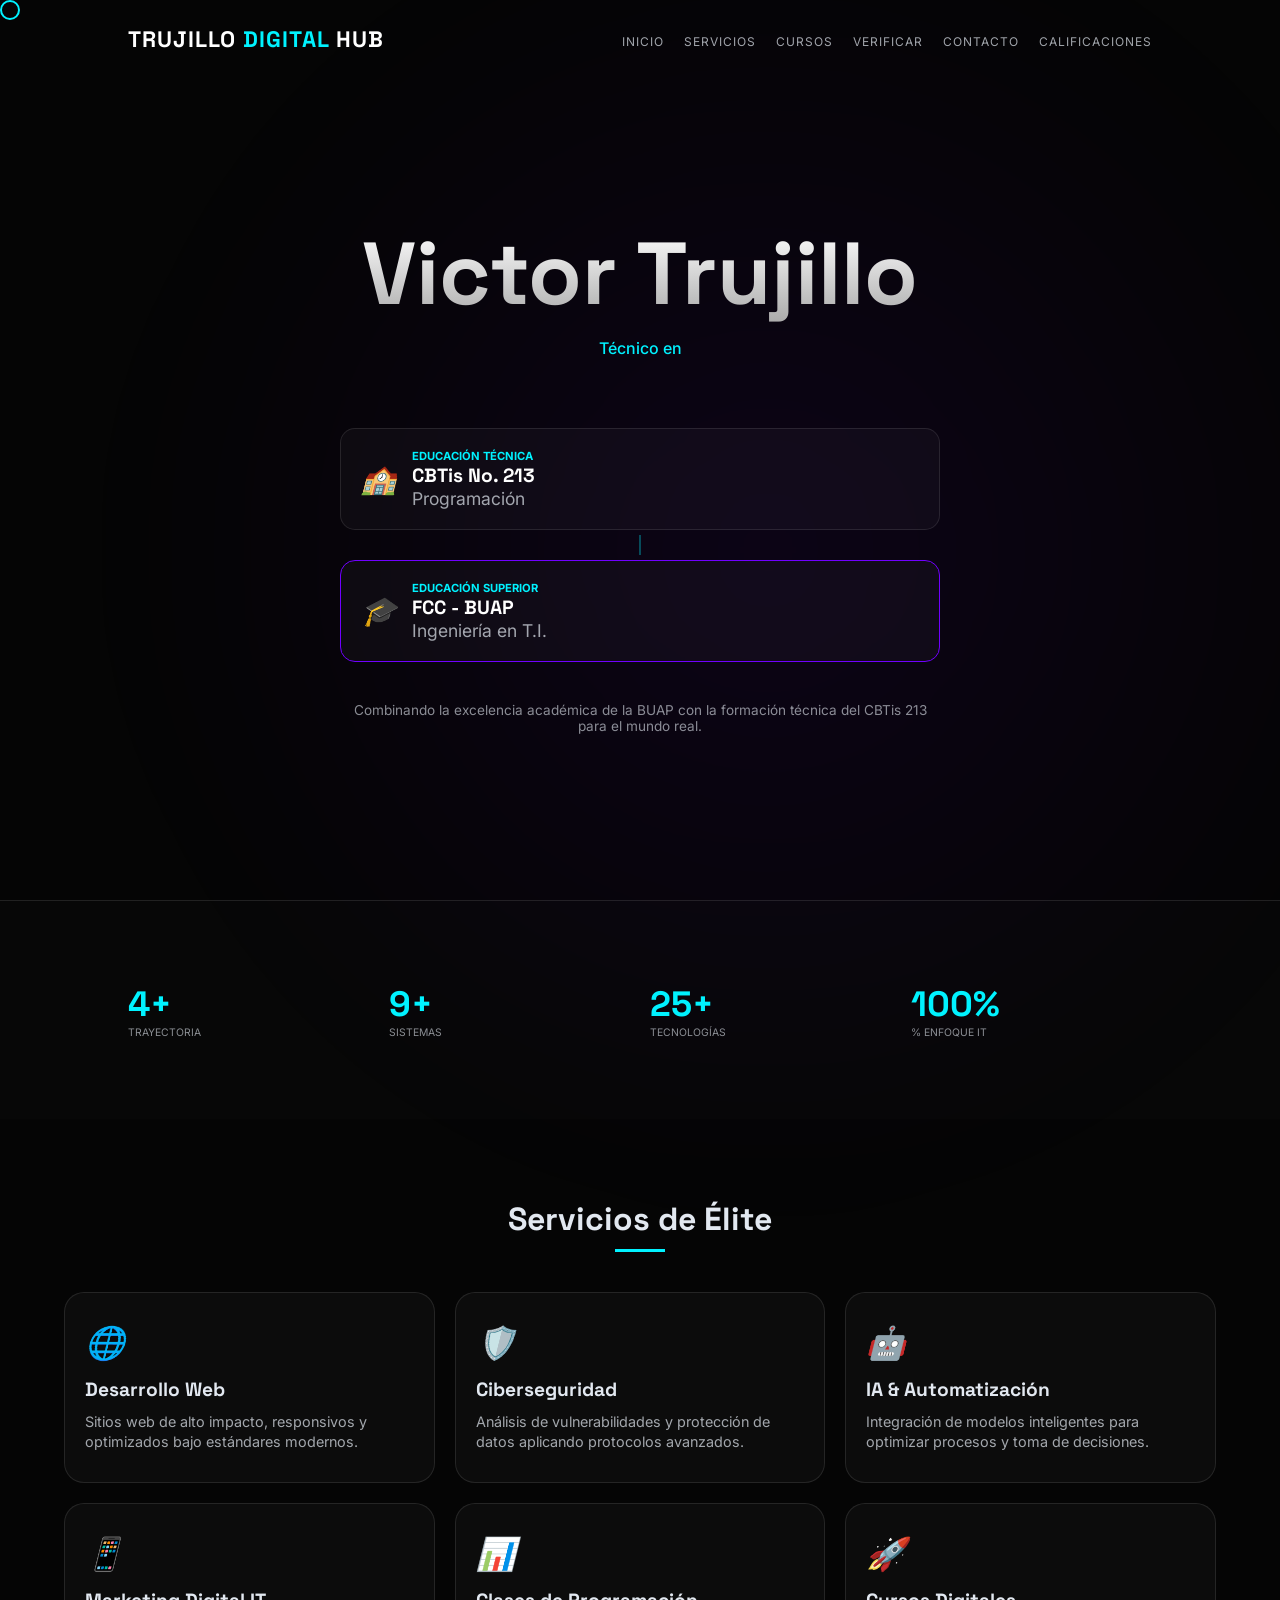
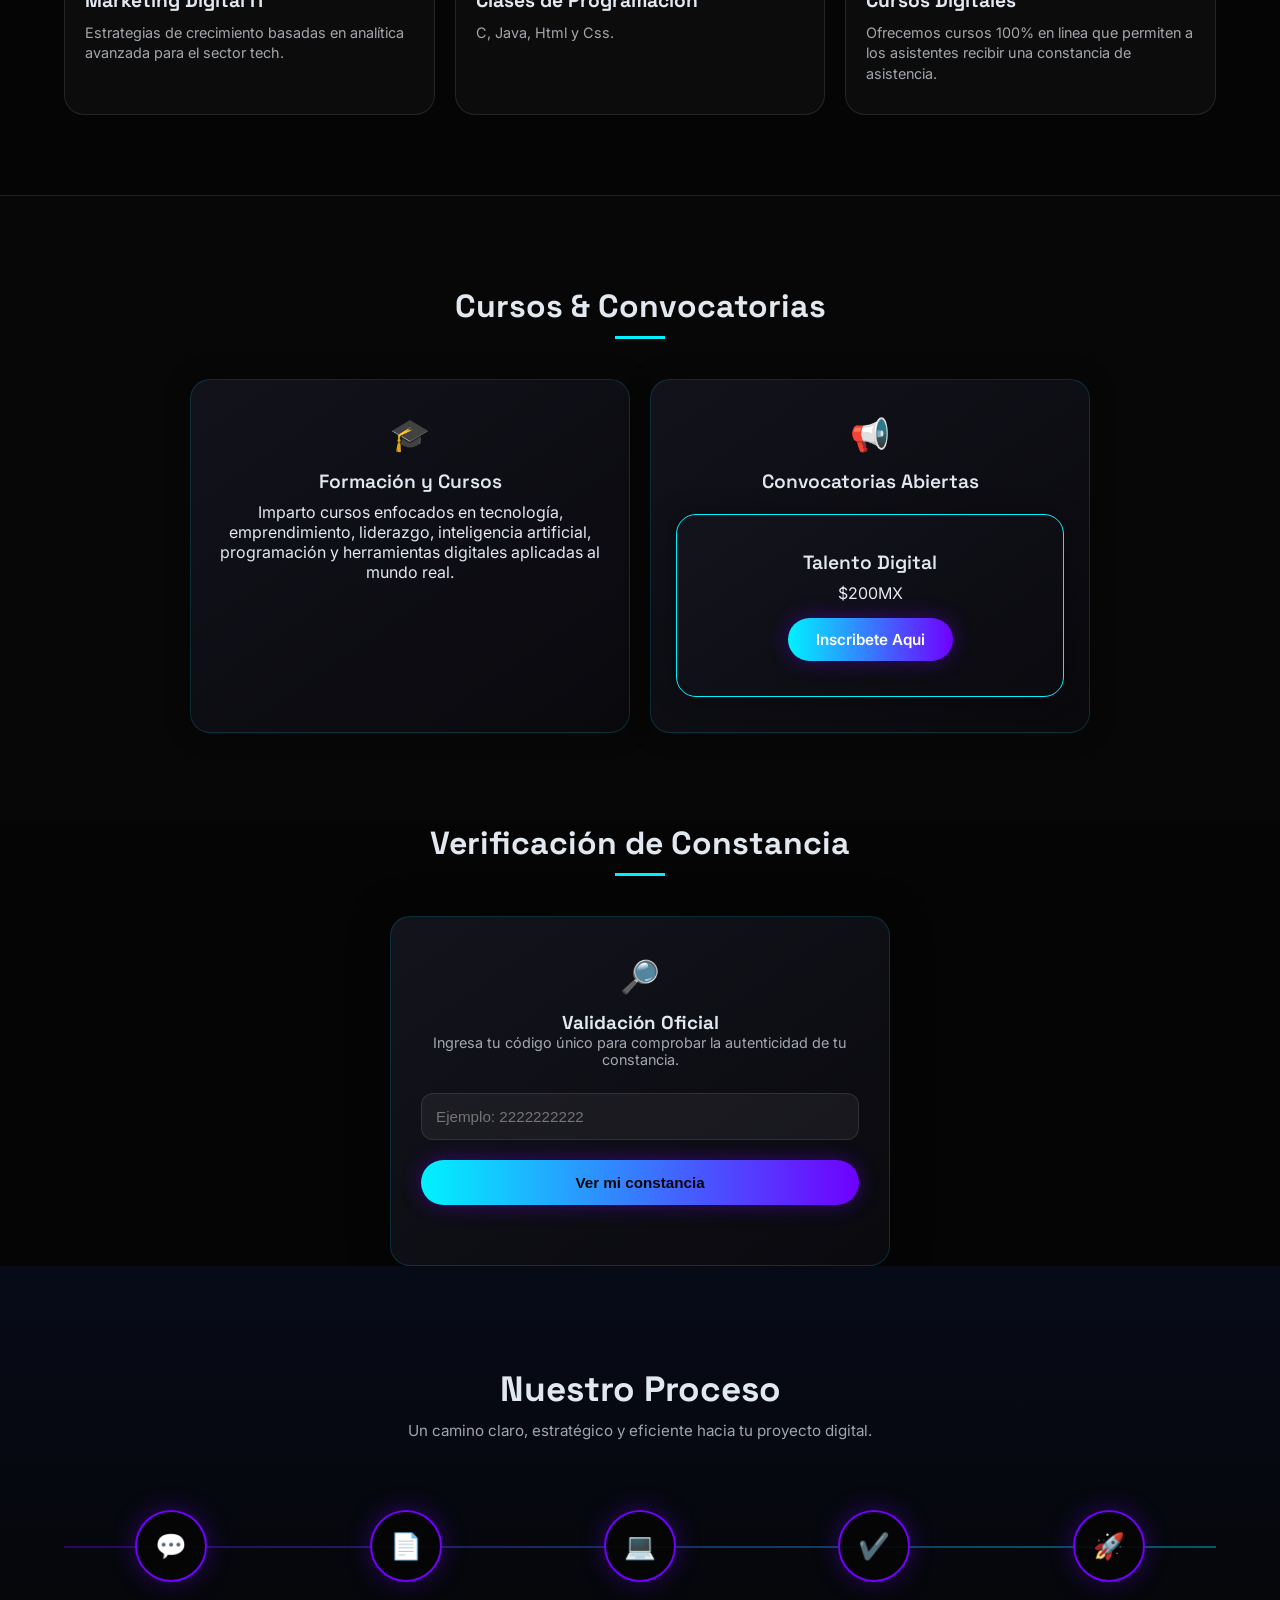
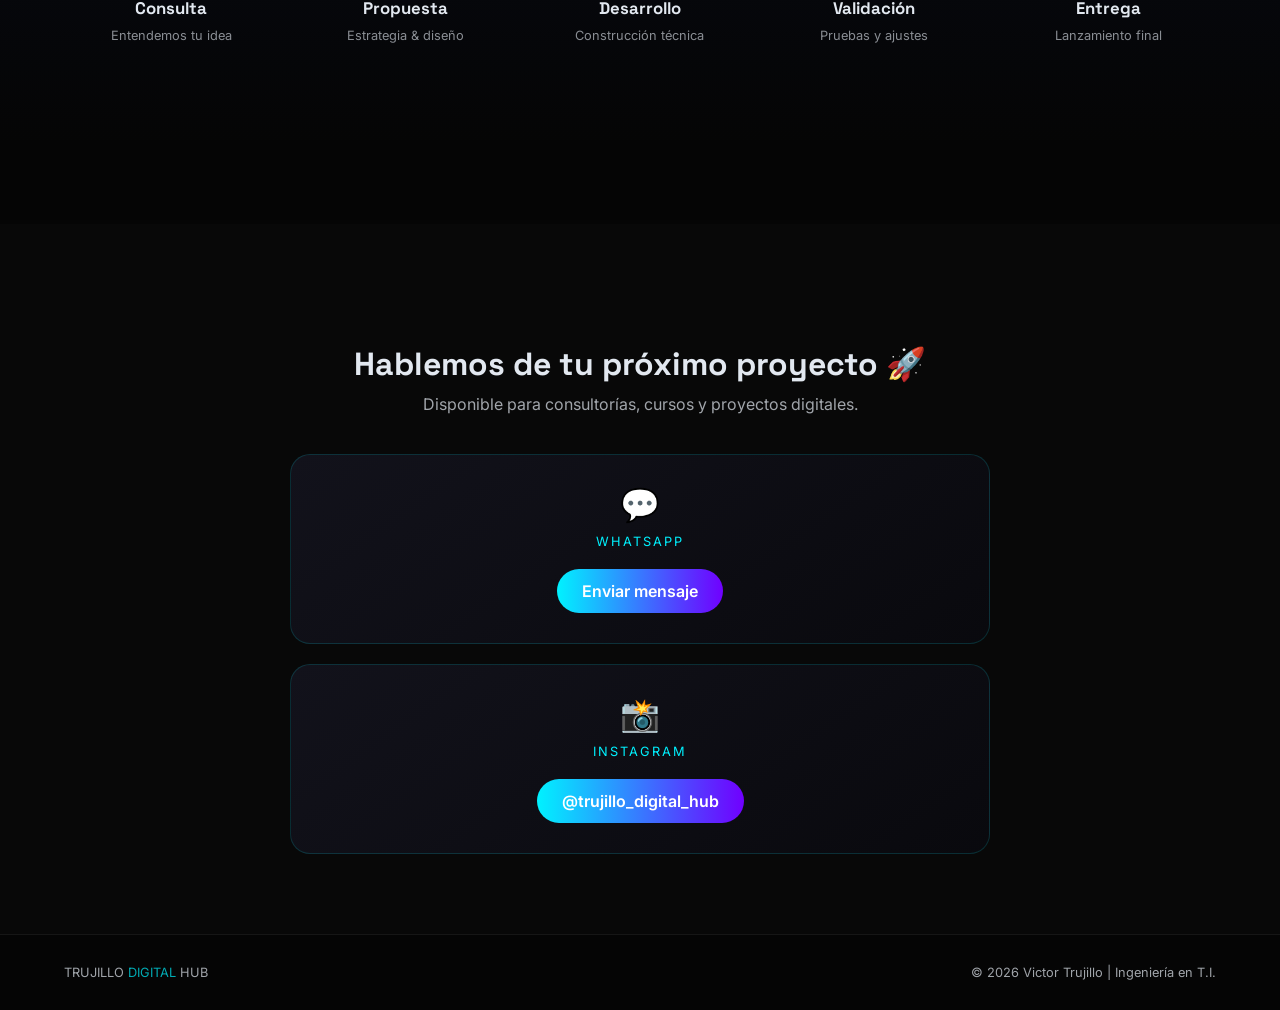
==== commit 91ed667b: "Add files via upload" ====
--- a/index.html
+++ b/index.html
@@ -161,10 +161,10 @@
             <h3>Convocatorias Abiertas</h3>
 
                <div class="course-card reveal active" style="margin-top:20px; border:1px solid #00f2ff;">
-        <h3>Sin Cursos Proximos</h3>
-        <p>Proximamente</p>
-        <a href="#courses" class="btn-inscribete">
-           
+        <h3>Talento Digital</h3>
+        <p>$200MX</p>
+        <a href="talentodigital.html" class="btn-inscribete">
+           Inscribete Aqui
         </a>
     </div>
 
